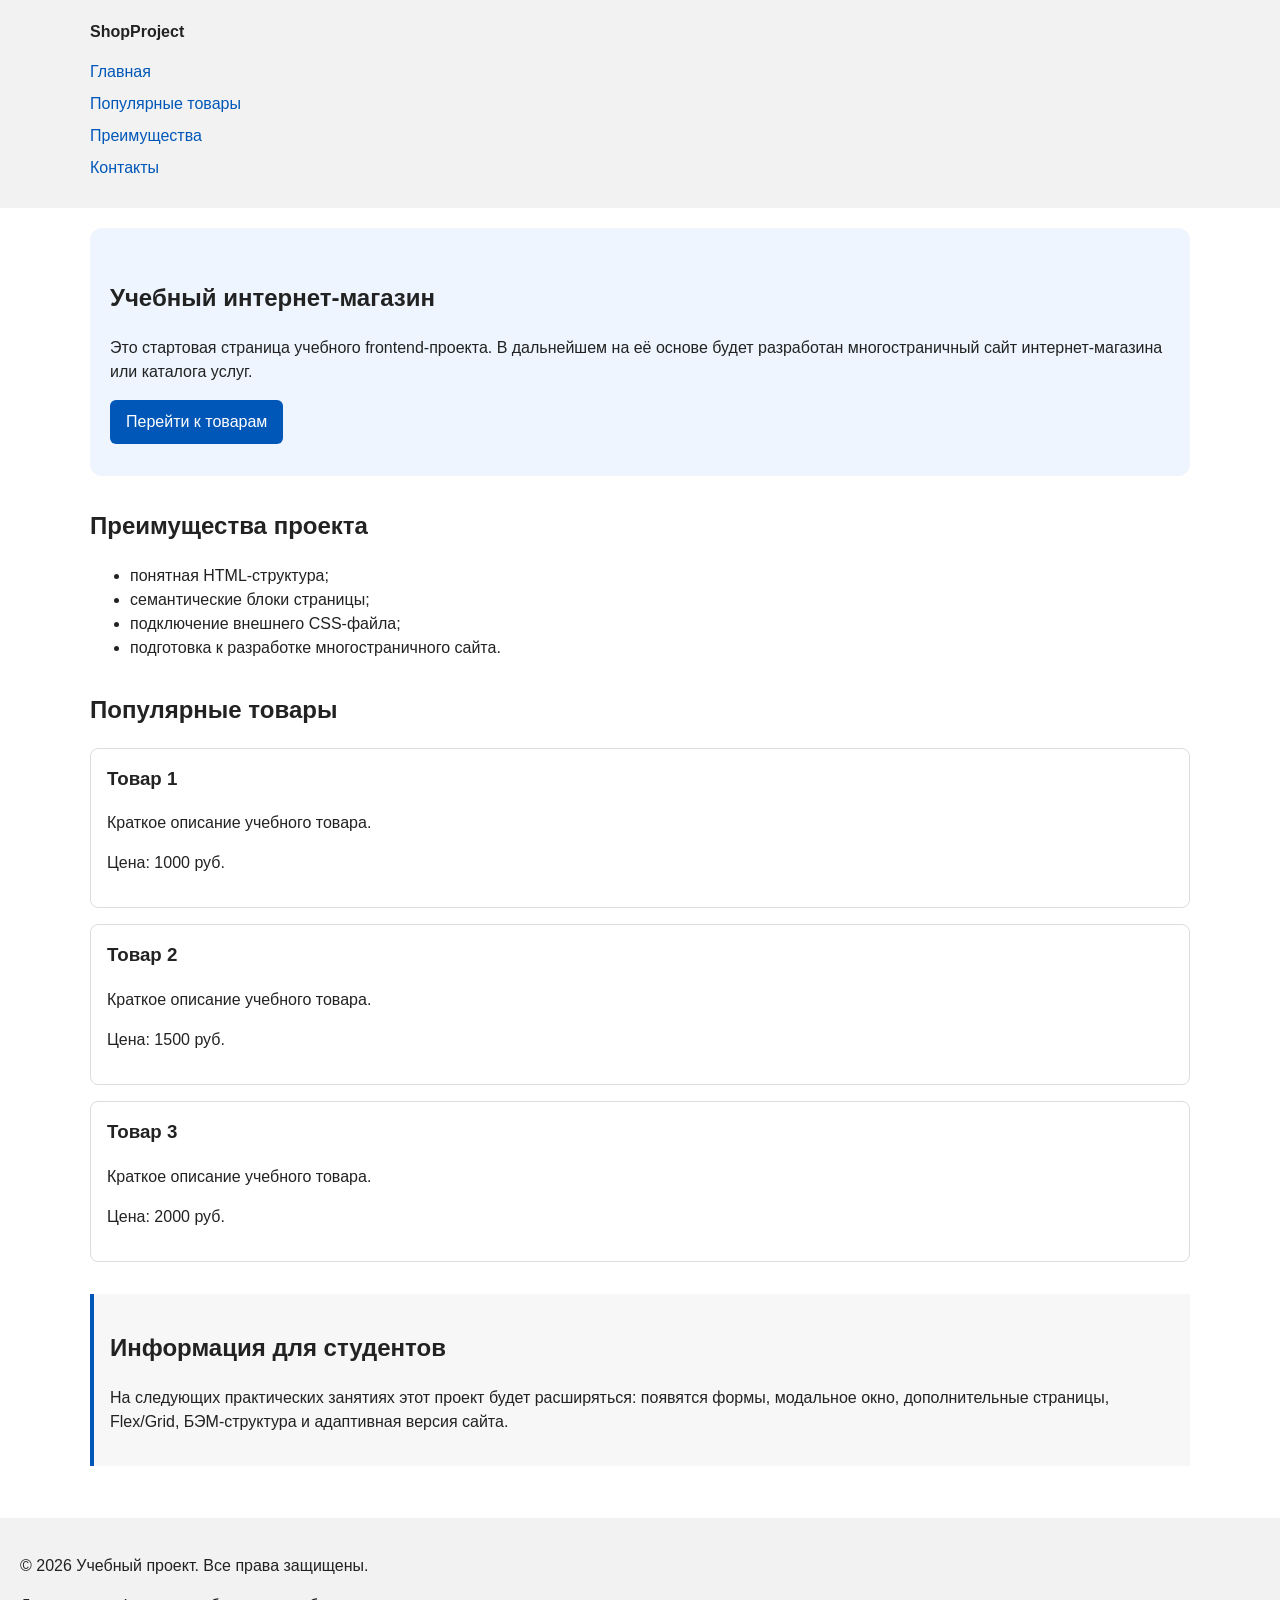
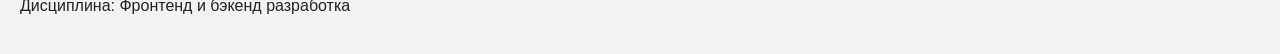
==== index.html @ 04d124b5 "feat: add semantic HTML structure and base CSS styles" ====
<!DOCTYPE html>
<html lang="ru">

<head>
    <meta charset="UTF-8">
    <meta name="viewport" content="width=device-width, initial-scale=1.0">
    <title>Учебный интернет-магазин</title>
    <link rel="stylesheet" href="css/style.css">
</head>



<body>
    <header>
        <div class="site-header">
            <a class="site-logo" href="index.html">ShopProject</a>

            <nav class="site-nav" aria-label="Основная навигация">
                <ul class="site-nav__list">
                    <li><a href="index.html">Главная</a></li>
                    <li><a href="#popular">Популярные товары</a></li>
                    <li><a href="#advantages">Преимущества</a></li>
                    <li><a href="#contacts">Контакты</a></li>
                </ul>
            </nav>
        </div>
    </header>


    <main>
        <section class="hero">
            <h1>Учебный интернет-магазин</h1>
            <p>
                Это стартовая страница учебного frontend-проекта.
                В дальнейшем на её основе будет разработан многостраничный сайт
                интернет-магазина или каталога услуг.
            </p>
            <a class="button" href="#popular">Перейти к товарам</a>
        </section>
        <section class="section" id="advantages">
            <h2>Преимущества проекта</h2>

            <ul class="advantages-list">
                <li>понятная HTML-структура;</li>
                <li>семантические блоки страницы;</li>
                <li>подключение внешнего CSS-файла;</li>
                <li>подготовка к разработке многостраничного сайта.</li>
            </ul>
        </section>
        <section class="section" id="popular">
            <h2>Популярные товары</h2>

            <article class="product-card">
                <h3>Товар 1</h3>
                <p>Краткое описание учебного товара.</p>
                <p>Цена: 1000 руб.</p>
            </article>

            <article class="product-card">
                <h3>Товар 2</h3>
                <p>Краткое описание учебного товара.</p>
                <p>Цена: 1500 руб.</p>
            </article>

            <article class="product-card">
                <h3>Товар 3</h3>
                <p>Краткое описание учебного товара.</p>
                <p>Цена: 2000 руб.</p>
            </article>
        </section>
        <aside class="aside-info">
            <h2>Информация для студентов</h2>
            <p>
                На следующих практических занятиях этот проект будет расширяться:
                появятся формы, модальное окно, дополнительные страницы, Flex/Grid,
                БЭМ-структура и адаптивная версия сайта.
            </p>
        </aside>


    </main>

    <footer id="contacts">
        <p>&copy; 2026 Учебный проект. Все права защищены.</p>
        <p>Дисциплина: Фронтенд и бэкенд разработка</p>
    </footer>

</body>

</html>
---- css/style.css ----
/* 
  Универсальное правило для всех элементов.
  border-box делает расчёт размеров более понятным:
  width включает content, padding и border.
*/
* {
  box-sizing: border-box;
}

/*
  Убираем стандартный внешний отступ браузера у body.
  Без этого вокруг страницы может появиться белая рамка.
*/
body {
  margin: 0;
  font-family: Arial, sans-serif;
  line-height: 1.5;
  color: #222222;
  background-color: #ffffff;
}

/*
  Задаём внутренние отступы для основных областей страницы.
  Это делает содержимое визуально отделённым от краёв окна браузера.
*/
header,
main,
footer {
  padding: 20px;
}

/*
  Оформляем шапку страницы.
  Пока используется простой светло-серый фон.
*/
header {
  background-color: #f2f2f2;
}

/*
  Оформляем подвал страницы тем же фоном,
  чтобы визуально отделить его от основного содержимого.
*/
footer {
  background-color: #f2f2f2;
}

/*
  Ограничиваем ширину содержимого шапки,
  чтобы оно не растягивалось слишком сильно на широких экранах.
*/
.site-header {
  max-width: 1100px;
  margin: 0 auto;
}

/*
  Оформляем текстовый логотип.
*/
.site-logo {
  font-weight: bold;
  text-decoration: none;
  color: #222222;
}

/*
  Убираем стандартные отступы и маркеры списка навигации.
*/
.site-nav__list {
  padding: 0;
  margin: 16px 0 0;
  list-style: none;
}

/*
  Добавляем расстояние между пунктами меню.
*/
.site-nav__list li {
  margin-bottom: 8px;
}

/*
  Оформляем ссылки меню.
*/
.site-nav__list a {
  color: #0057b8;
  text-decoration: none;
}

/*
  При наведении мыши подчёркиваем ссылку.
  Подробно состояния интерфейса будут рассмотрены в практической работе 1.7.
*/
.site-nav__list a:hover {
  text-decoration: underline;
}

/*
  Hero-блок — первый крупный блок страницы.
  Он визуально отделяется от остальных разделов фоном и отступами.
*/
.hero {
  max-width: 1100px;
  margin: 0 auto 32px;
  padding: 32px 20px;
  background-color: #eef5ff;
  border-radius: 12px;
}

/*
  Общий класс для разделов страницы.
*/
.section {
  max-width: 1100px;
  margin: 0 auto 32px;
}

/*
  Убираем лишний верхний отступ у заголовков разделов.
*/
.section h2 {
  margin-top: 0;
}

/*
  Карточка товара — самостоятельный блок.
  На следующих занятиях карточки будут доработаны и выстроены в сетку.
*/
.product-card {
  margin-bottom: 16px;
  padding: 16px;
  border: 1px solid #dddddd;
  border-radius: 8px;
  background-color: #ffffff;
}

/*
  Убираем лишний верхний отступ у заголовка карточки.
*/
.product-card h3 {
  margin-top: 0;
}

/*
  Пока это обычная ссылка, но визуально она оформляется как кнопка.
*/
.button {
  display: inline-block;
  padding: 10px 16px;
  color: #ffffff;
  background-color: #0057b8;
  text-decoration: none;
  border-radius: 6px;
}

/*
  Простое состояние наведения для кнопки.
*/
.button:hover {
  background-color: #003f86;
}

/*
  Дополнительный информационный блок.
*/
.aside-info {
  max-width: 1100px;
  margin: 0 auto 32px;
  padding: 16px;
  border-left: 4px solid #0057b8;
  background-color: #f7f7f7;
}
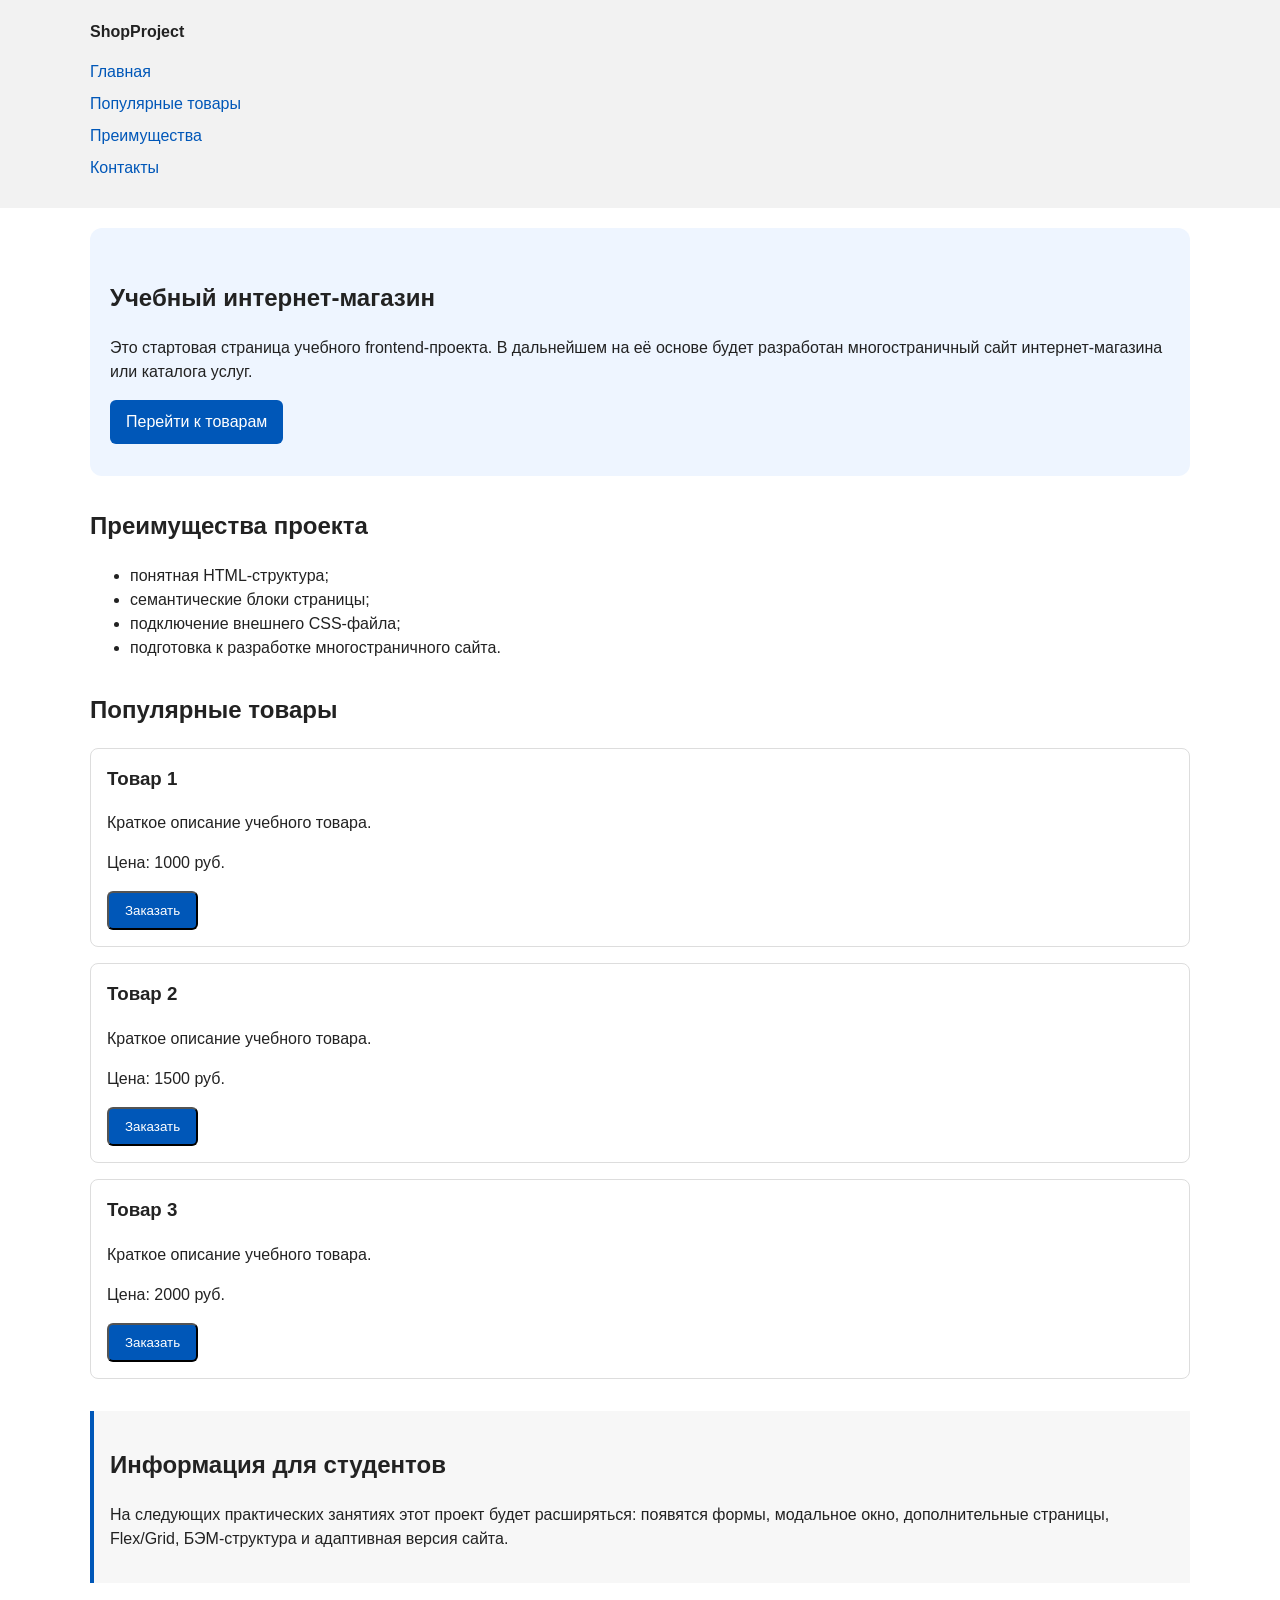
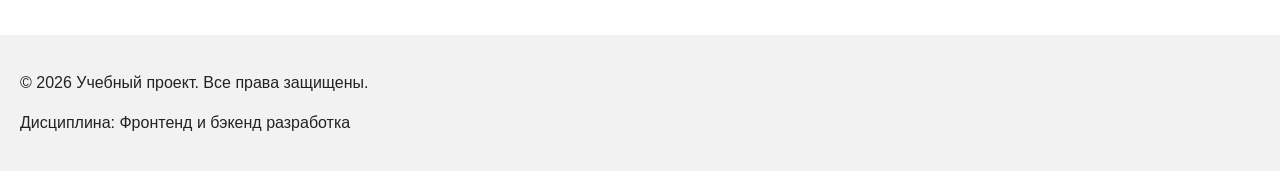
==== commit 6b7c42a5: "feat: add order form modal and validation" ====
--- a/index.html
+++ b/index.html
@@ -6,6 +6,7 @@
     <meta name="viewport" content="width=device-width, initial-scale=1.0">
     <title>Учебный интернет-магазин</title>
     <link rel="stylesheet" href="css/style.css">
+    <script src="js/main.js" defer></script>
 </head>
 
 
@@ -54,18 +55,30 @@
                 <h3>Товар 1</h3>
                 <p>Краткое описание учебного товара.</p>
                 <p>Цена: 1000 руб.</p>
+                <button class="button product-card__button" type="button" data-product="Товар 1">
+                    Заказать
+                </button>
+
             </article>
 
             <article class="product-card">
                 <h3>Товар 2</h3>
                 <p>Краткое описание учебного товара.</p>
                 <p>Цена: 1500 руб.</p>
+                <button class="button product-card__button" type="button" data-product="Товар 1">
+                    Заказать
+                </button>
+
             </article>
 
             <article class="product-card">
                 <h3>Товар 3</h3>
                 <p>Краткое описание учебного товара.</p>
                 <p>Цена: 2000 руб.</p>
+                <button class="button product-card__button" type="button" data-product="Товар 1">
+                    Заказать
+                </button>
+
             </article>
         </section>
         <aside class="aside-info">
@@ -85,6 +98,70 @@
         <p>Дисциплина: Фронтенд и бэкенд разработка</p>
     </footer>
 
+    <dialog class="order-dialog" id="order-dialog" aria-labelledby="order-dialog-title">
+        <h2 id="order-dialog-title">Оформление заявки</h2>
+
+        <form class="order-form" id="order-form" action="#" method="post" novalidate>
+            <input id="selected-product" name="selected-product" type="hidden">
+
+            <div class="form-field">
+                <label for="order-name">Имя</label>
+                <input id="order-name" name="name" type="text" placeholder="Введите ваше имя" minlength="2"
+                    autocomplete="given-name" required>
+            </div>
+
+            <div class="form-field">
+                <label for="order-email">E-mail</label>
+                <input id="order-email" name="email" type="email" placeholder="example@mail.ru" autocomplete="email"
+                    required>
+            </div>
+
+            <div class="form-field">
+                <label for="order-phone">Телефон</label>
+                <input id="order-phone" name="phone" type="tel" inputmode="tel" placeholder="+7 (900) 000-00-00"
+                    pattern="^\+7 \(\d{3}\) \d{3}-\d{2}-\d{2}$" required>
+                <small>Формат: +7 (900) 000-00-00</small>
+            </div>
+
+            <div class="form-field">
+                <label for="order-date">Дата связи</label>
+                <input id="order-date" name="date" type="date">
+            </div>
+
+            <div class="form-field">
+                <label for="order-topic">Тема заявки</label>
+                <select id="order-topic" name="topic" required>
+                    <option value="">Выберите тему</option>
+                    <option value="product">Заказ товара</option>
+                    <option value="consultation">Консультация</option>
+                    <option value="delivery">Доставка</option>
+                </select>
+            </div>
+
+            <div class="form-field">
+                <label for="order-comment">Комментарий</label>
+                <textarea id="order-comment" name="comment" rows="4"
+                    placeholder="Укажите дополнительную информацию"></textarea>
+            </div>
+
+            <div class="form-field form-field--checkbox">
+                <label>
+                    <input id="order-agreement" name="agreement" type="checkbox" required>
+                    Я согласен на обработку данных
+                </label>
+            </div>
+
+            <div class="form-actions">
+                <button type="button" id="close-order-dialog">Закрыть</button>
+                <button type="submit">Отправить заявку</button>
+            </div>
+        </form>
+    </dialog>
+
+    <p class="success-message" id="success-message" hidden>
+        Форма успешно отправлена!
+    </p>
+
 </body>
 
 </html>
--- a/css/style.css
+++ b/css/style.css
@@ -170,3 +170,105 @@
   border-left: 4px solid #0057b8;
   background-color: #f7f7f7;
 }
+
+/*
+  Модальное окно.
+  Элемент dialog сам умеет открываться поверх страницы.
+*/
+.order-dialog {
+  width: min(100% - 32px, 560px);
+  padding: 24px;
+  border: none;
+  border-radius: 12px;
+}
+
+/*
+  Затемнение фона за модальным окном.
+*/
+.order-dialog::backdrop {
+  background-color: rgba(0, 0, 0, 0.5);
+}
+
+/*
+  Поле формы.
+  Каждый блок получает нижний отступ.
+*/
+.form-field {
+  margin-bottom: 16px;
+}
+
+/*
+  Подпись поля.
+*/
+.form-field label {
+  display: block;
+  margin-bottom: 6px;
+}
+
+/*
+  Основные поля формы.
+*/
+.form-field input,
+.form-field select,
+.form-field textarea {
+  width: 100%;
+  padding: 10px 12px;
+  border: 1px solid #cccccc;
+  border-radius: 6px;
+  font: inherit;
+}
+
+/*
+  Checkbox не должен занимать всю ширину.
+*/
+.form-field input[type="checkbox"] {
+  width: auto;
+}
+
+/*
+  Подсказка под полем телефона.
+*/
+.form-field small {
+  display: block;
+  margin-top: 4px;
+  color: #666666;
+}
+
+/*
+  Видимый фокус для клавиатурной навигации.
+*/
+.form-field input:focus-visible,
+.form-field select:focus-visible,
+.form-field textarea:focus-visible,
+.form-actions button:focus-visible {
+  outline: 2px solid #0057b8;
+  outline-offset: 2px;
+}
+
+/*
+  Подсветка ошибочных полей.
+  Атрибут aria-invalid будет добавляться через JavaScript.
+*/
+[aria-invalid="true"] {
+  border-color: #b00020;
+}
+
+/*
+  Кнопки формы.
+*/
+.form-actions {
+  display: flex;
+  gap: 12px;
+  margin-top: 20px;
+}
+
+/*
+  Сообщение об успешной отправке.
+*/
+.success-message {
+  max-width: 1100px;
+  margin: 24px auto;
+  padding: 16px;
+  border-left: 4px solid #168a2f;
+  background-color: #eefaf0;
+}
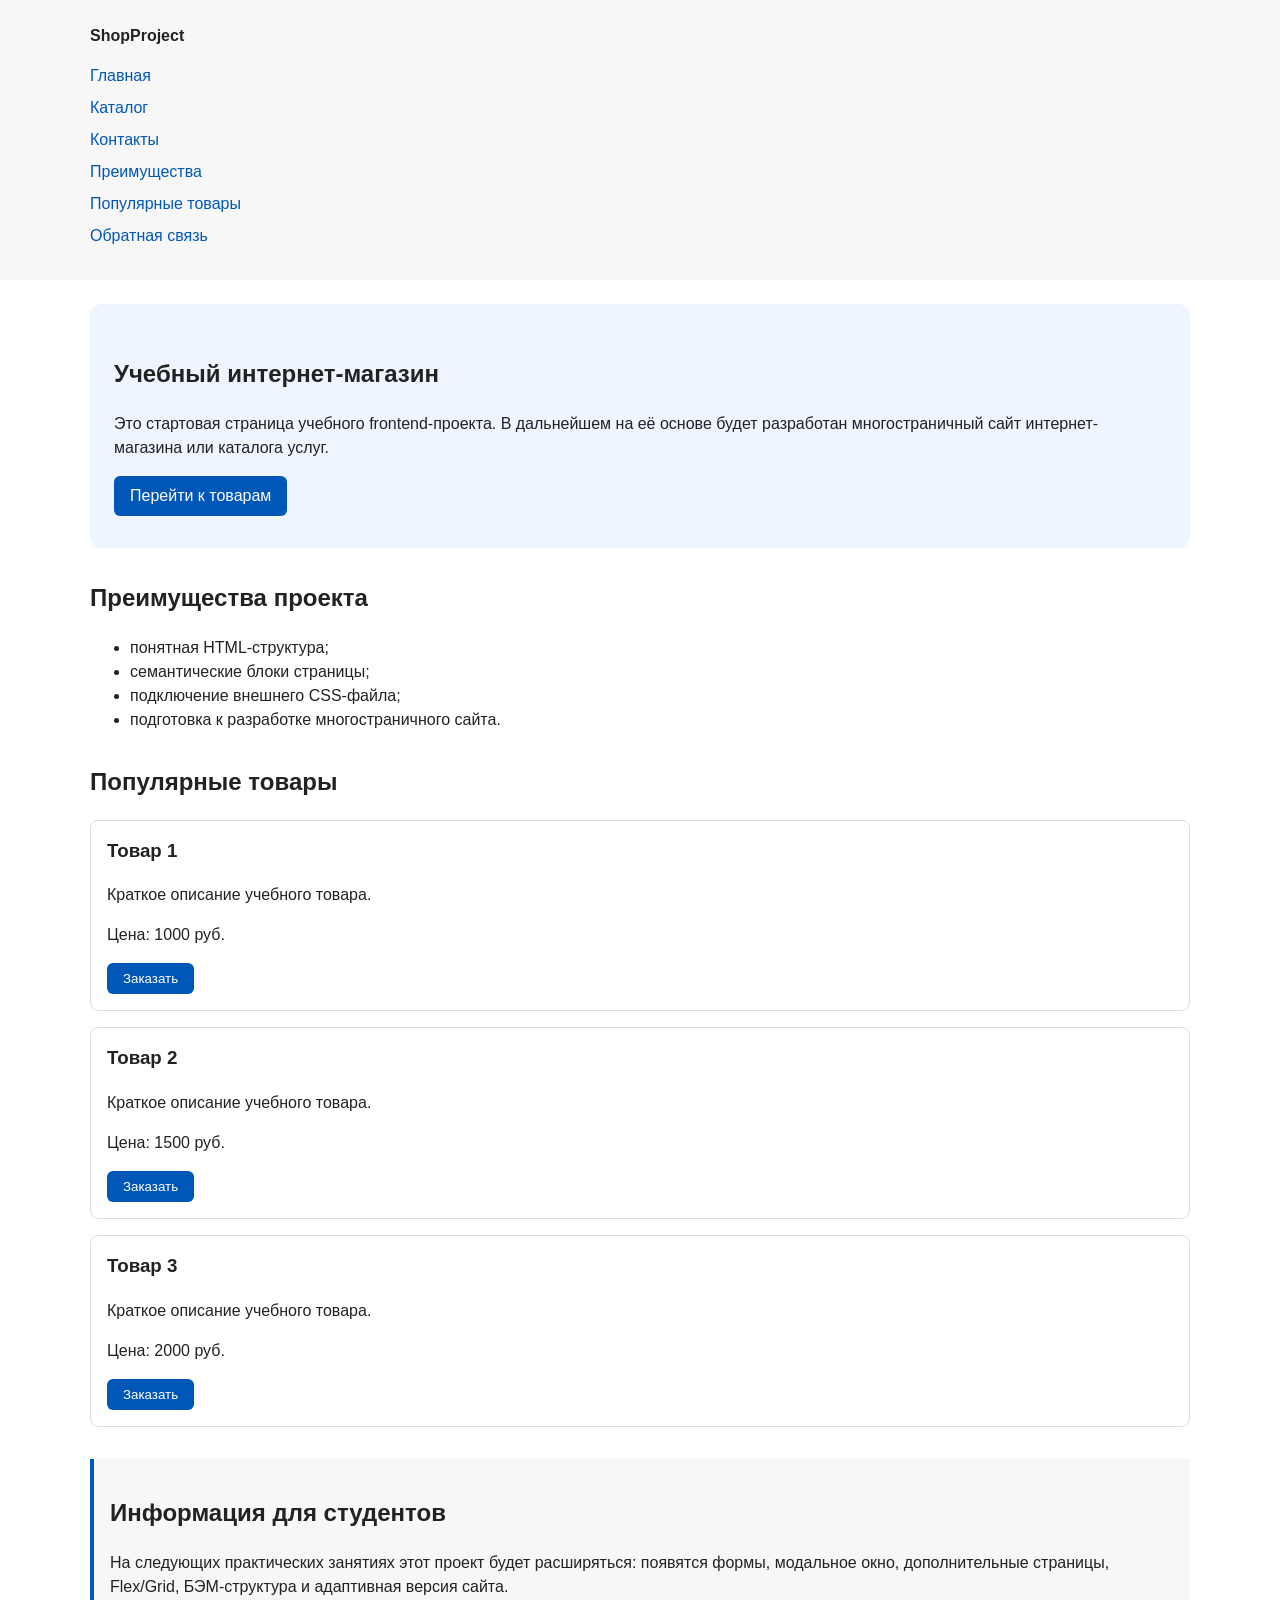
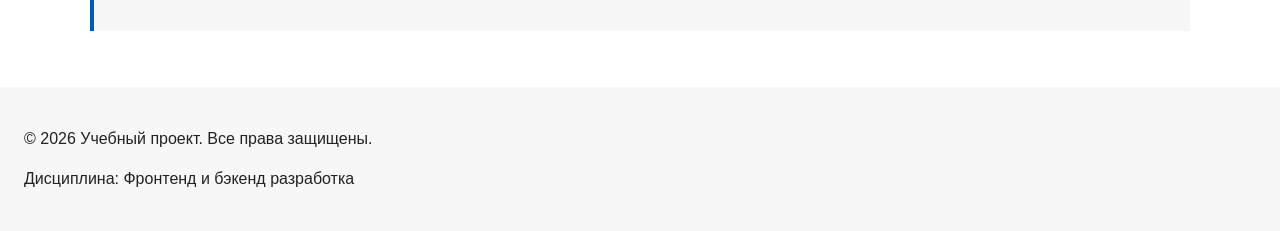
==== commit 3ac123ca: "feat: add multi-page structure navigation and anchors" ====
--- a/index.html
+++ b/index.html
@@ -4,6 +4,10 @@
 <head>
     <meta charset="UTF-8">
     <meta name="viewport" content="width=device-width, initial-scale=1.0">
+    <meta property="og:type" content="website">
+    <meta property="og:title" content="Учебный интернет-магазин">
+    <meta property="og:description" content="Учебный frontend-проект интернет-магазина.">
+    <meta property="og:image" content="https://username.github.io/kr1-html-css-shop/images/preview.png">
     <title>Учебный интернет-магазин</title>
     <link rel="stylesheet" href="css/style.css">
     <script src="js/main.js" defer></script>
@@ -19,11 +23,14 @@
             <nav class="site-nav" aria-label="Основная навигация">
                 <ul class="site-nav__list">
                     <li><a href="index.html">Главная</a></li>
-                    <li><a href="#popular">Популярные товары</a></li>
-                    <li><a href="#advantages">Преимущества</a></li>
-                    <li><a href="#contacts">Контакты</a></li>
+                    <li><a href="catalog.html">Каталог</a></li>
+                    <li><a href="contacts.html">Контакты</a></li>
+                    <li><a href="index.html#advantages">Преимущества</a></li>
+                    <li><a href="index.html#popular">Популярные товары</a></li>
+                    <li><a href="index.html#contacts">Обратная связь</a></li>
                 </ul>
             </nav>
+
         </div>
     </header>
 
--- a/css/style.css
+++ b/css/style.css
@@ -1,90 +1,151 @@
-/* 
-  Универсальное правило для всех элементов.
-  border-box делает расчёт размеров более понятным:
-  width включает content, padding и border.
-*/
+/* ===============================
+   1. Переменные проекта
+   =============================== */
+
+:root {
+    /* Основные цвета проекта */
+    --color-bg: #ffffff;
+    --color-text: #222222;
+    --color-muted: #666666;
+    --color-primary: #0057b8;
+    --color-primary-dark: #003f86;
+    --color-border: #dddddd;
+    --color-surface: #f7f7f7;
+    --color-surface-accent: #eef5ff;
+    --color-danger: #b00020;
+    --color-success: #168a2f;
+    --color-success-bg: #eefaf0;
+    --color-white: #ffffff;
+
+    /* Отступы */
+    --space-xs: 4px;
+    --space-sm: 8px;
+    --space-md: 16px;
+    --space-lg: 24px;
+    --space-xl: 32px;
+
+    /* Скругления */
+    --radius-sm: 6px;
+    --radius-md: 8px;
+    --radius-lg: 12px;
+
+    /* Размеры */
+    --container-width: 1100px;
+}
+
+
+/* ===============================
+   2. Базовые стили
+   =============================== */
+
 * {
-  box-sizing: border-box;
-}
-
-/*
-  Убираем стандартный внешний отступ браузера у body.
-  Без этого вокруг страницы может появиться белая рамка.
-*/
+    box-sizing: border-box;
+}
+
+html {
+  scroll-behavior: smooth;
+}
+
+
 body {
-  margin: 0;
-  font-family: Arial, sans-serif;
-  line-height: 1.5;
-  color: #222222;
-  background-color: #ffffff;
-}
-
-/*
-  Задаём внутренние отступы для основных областей страницы.
-  Это делает содержимое визуально отделённым от краёв окна браузера.
-*/
+    margin: 0;
+    font-family: Arial, sans-serif;
+    line-height: 1.5;
+    color: var(--color-text);
+    background-color: var(--color-bg);
+}
+
+
 header,
 main,
 footer {
-  padding: 20px;
-}
+    padding: var(--space-lg);
+}
+
+
+:target {
+  outline: 2px dashed var(--color-primary);
+  outline-offset: 4px;
+}
+
+
 
 /*
   Оформляем шапку страницы.
   Пока используется простой светло-серый фон.
 */
 header {
-  background-color: #f2f2f2;
-}
+    background-color: var(--color-surface);
+}
+
 
 /*
   Оформляем подвал страницы тем же фоном,
   чтобы визуально отделить его от основного содержимого.
 */
 footer {
-  background-color: #f2f2f2;
-}
+    background-color: var(--color-surface);
+}
+
+/* ===============================
+   3. Общие элементы интерфейса
+   =============================== */
+
+a {
+  color: var(--color-primary);
+}
+
+a:hover {
+  color: var(--color-primary-dark);
+}
+
+a:focus-visible {
+  outline: 2px solid var(--color-primary);
+  outline-offset: 3px;
+}
+
+
 
 /*
   Ограничиваем ширину содержимого шапки,
   чтобы оно не растягивалось слишком сильно на широких экранах.
 */
 .site-header {
-  max-width: 1100px;
-  margin: 0 auto;
+    max-width: 1100px;
+    margin: 0 auto;
 }
 
 /*
   Оформляем текстовый логотип.
 */
 .site-logo {
-  font-weight: bold;
-  text-decoration: none;
-  color: #222222;
+    font-weight: bold;
+    text-decoration: none;
+    color: #222222;
 }
 
 /*
   Убираем стандартные отступы и маркеры списка навигации.
 */
 .site-nav__list {
-  padding: 0;
-  margin: 16px 0 0;
-  list-style: none;
+    padding: 0;
+    margin: 16px 0 0;
+    list-style: none;
 }
 
 /*
   Добавляем расстояние между пунктами меню.
 */
 .site-nav__list li {
-  margin-bottom: 8px;
+    margin-bottom: 8px;
 }
 
 /*
   Оформляем ссылки меню.
 */
 .site-nav__list a {
-  color: #0057b8;
-  text-decoration: none;
+    color: #0057b8;
+    text-decoration: none;
 }
 
 /*
@@ -92,183 +153,180 @@
   Подробно состояния интерфейса будут рассмотрены в практической работе 1.7.
 */
 .site-nav__list a:hover {
-  text-decoration: underline;
-}
-
-/*
-  Hero-блок — первый крупный блок страницы.
-  Он визуально отделяется от остальных разделов фоном и отступами.
-*/
+    text-decoration: underline;
+}
+
+/* ===============================
+   4. Компоненты страницы
+   =============================== */
+
 .hero {
-  max-width: 1100px;
-  margin: 0 auto 32px;
-  padding: 32px 20px;
-  background-color: #eef5ff;
-  border-radius: 12px;
-}
-
-/*
-  Общий класс для разделов страницы.
-*/
+  max-width: var(--container-width);
+  margin: 0 auto var(--space-xl);
+  padding: var(--space-xl) var(--space-lg);
+  background-color: var(--color-surface-accent);
+  border-radius: var(--radius-lg);
+}
+
 .section {
-  max-width: 1100px;
-  margin: 0 auto 32px;
-}
-
-/*
-  Убираем лишний верхний отступ у заголовков разделов.
-*/
+  max-width: var(--container-width);
+  margin: 0 auto var(--space-xl);
+}
+
 .section h2 {
   margin-top: 0;
 }
 
-/*
-  Карточка товара — самостоятельный блок.
-  На следующих занятиях карточки будут доработаны и выстроены в сетку.
-*/
+
 .product-card {
-  margin-bottom: 16px;
-  padding: 16px;
-  border: 1px solid #dddddd;
-  border-radius: 8px;
-  background-color: #ffffff;
-}
-
-/*
-  Убираем лишний верхний отступ у заголовка карточки.
-*/
+  margin-bottom: var(--space-md);
+  padding: var(--space-md);
+  border: 1px solid var(--color-border);
+  border-radius: var(--radius-md);
+  background-color: var(--color-bg);
+}
+
+.product-card:hover {
+  border-color: var(--color-primary);
+}
+
 .product-card h3 {
   margin-top: 0;
 }
 
-/*
-  Пока это обычная ссылка, но визуально она оформляется как кнопка.
-*/
+
 .button {
   display: inline-block;
-  padding: 10px 16px;
-  color: #ffffff;
-  background-color: #0057b8;
+  padding: var(--space-sm) var(--space-md);
+  color: var(--color-white);
+  background-color: var(--color-primary);
   text-decoration: none;
-  border-radius: 6px;
-}
-
-/*
-  Простое состояние наведения для кнопки.
-*/
+  border: none;
+  border-radius: var(--radius-sm);
+  cursor: pointer;
+}
+
 .button:hover {
-  background-color: #003f86;
-}
-
-/*
-  Дополнительный информационный блок.
-*/
+  background-color: var(--color-primary-dark);
+}
+
+.button:focus-visible {
+  outline: 2px solid var(--color-primary);
+  outline-offset: 3px;
+}
+
+.button:disabled {
+  opacity: 0.6;
+  cursor: not-allowed;
+}
+
+
 .aside-info {
-  max-width: 1100px;
-  margin: 0 auto 32px;
-  padding: 16px;
-  border-left: 4px solid #0057b8;
-  background-color: #f7f7f7;
-}
-
-/*
-  Модальное окно.
-  Элемент dialog сам умеет открываться поверх страницы.
-*/
+  max-width: var(--container-width);
+  margin: 0 auto var(--space-xl);
+  padding: var(--space-md);
+  border-left: 4px solid var(--color-primary);
+  background-color: var(--color-surface);
+}
+
+
+/* ===============================
+   5. Форма и модальное окно
+   =============================== */
+
 .order-dialog {
   width: min(100% - 32px, 560px);
-  padding: 24px;
+  padding: var(--space-lg);
   border: none;
-  border-radius: 12px;
-}
-
-/*
-  Затемнение фона за модальным окном.
-*/
+  border-radius: var(--radius-lg);
+}
+
 .order-dialog::backdrop {
   background-color: rgba(0, 0, 0, 0.5);
 }
 
-/*
-  Поле формы.
-  Каждый блок получает нижний отступ.
-*/
 .form-field {
-  margin-bottom: 16px;
-}
-
-/*
-  Подпись поля.
-*/
+  margin-bottom: var(--space-md);
+}
+
 .form-field label {
   display: block;
-  margin-bottom: 6px;
-}
-
-/*
-  Основные поля формы.
-*/
+  margin-bottom: var(--space-xs);
+}
+
 .form-field input,
 .form-field select,
 .form-field textarea {
   width: 100%;
   padding: 10px 12px;
-  border: 1px solid #cccccc;
-  border-radius: 6px;
+  border: 1px solid var(--color-border);
+  border-radius: var(--radius-sm);
   font: inherit;
 }
 
-/*
-  Checkbox не должен занимать всю ширину.
-*/
 .form-field input[type="checkbox"] {
   width: auto;
 }
 
-/*
-  Подсказка под полем телефона.
-*/
 .form-field small {
   display: block;
-  margin-top: 4px;
-  color: #666666;
-}
-
-/*
-  Видимый фокус для клавиатурной навигации.
-*/
+  margin-top: var(--space-xs);
+  color: var(--color-muted);
+}
+
+
+.form-field input:hover,
+.form-field select:hover,
+.form-field textarea:hover {
+  border-color: var(--color-primary);
+}
+
 .form-field input:focus-visible,
 .form-field select:focus-visible,
 .form-field textarea:focus-visible,
 .form-actions button:focus-visible {
-  outline: 2px solid #0057b8;
-  outline-offset: 2px;
-}
-
-/*
-  Подсветка ошибочных полей.
-  Атрибут aria-invalid будет добавляться через JavaScript.
-*/
+  outline: 2px solid var(--color-primary);
+  outline-offset: 3px;
+}
+
 [aria-invalid="true"] {
-  border-color: #b00020;
-}
+  border-color: var(--color-danger);
+}
+
 
 /*
   Кнопки формы.
 */
 .form-actions {
-  display: flex;
-  gap: 12px;
-  margin-top: 20px;
+    display: flex;
+    gap: 12px;
+    margin-top: 20px;
 }
 
 /*
   Сообщение об успешной отправке.
 */
 .success-message {
-  max-width: 1100px;
-  margin: 24px auto;
-  padding: 16px;
-  border-left: 4px solid #168a2f;
-  background-color: #eefaf0;
-}
+  max-width: var(--container-width);
+  margin: var(--space-lg) auto;
+  padding: var(--space-md);
+  border-left: 4px solid var(--color-success);
+  background-color: var(--color-success-bg);
+}
+
+
+.breadcrumbs {
+  max-width: var(--container-width);
+  margin: 0 auto var(--space-md);
+  font-size: 14px;
+  color: var(--color-muted);
+}
+
+.breadcrumbs a {
+  color: var(--color-primary);
+}
+
+.breadcrumbs span::before {
+  content: " / ";
+  color: var(--color-muted);
+}
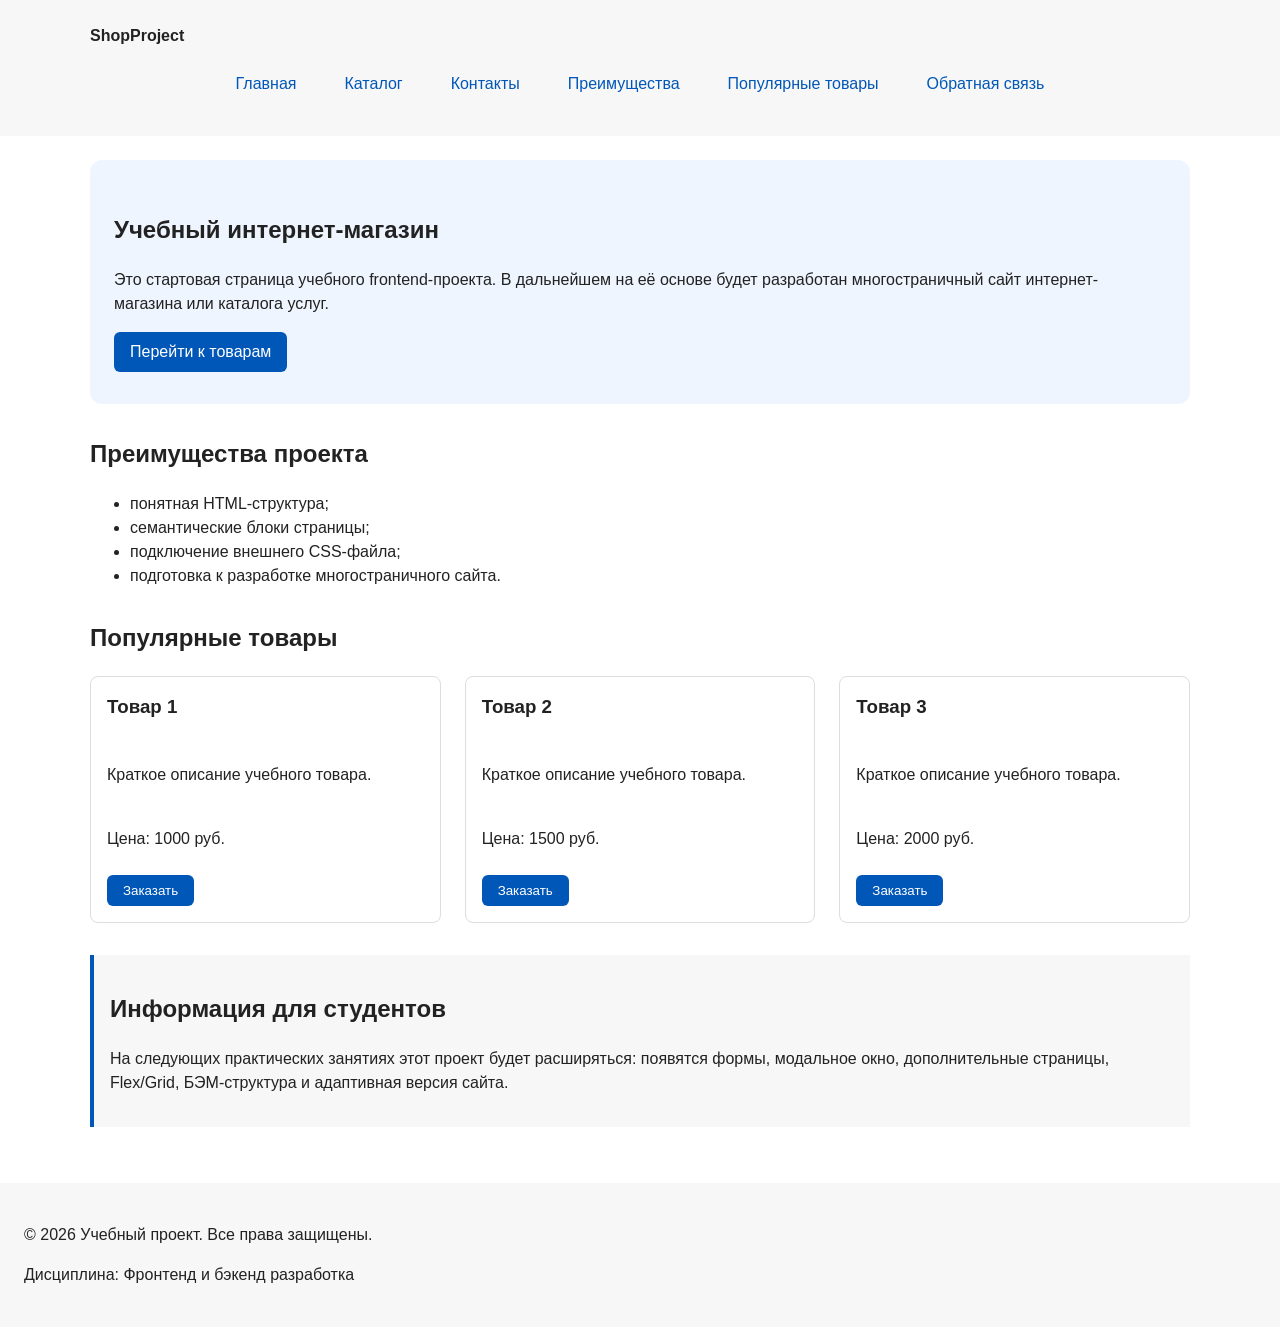
==== commit 32e382eb: "feat: add flex navigation and grid catalog layout" ====
--- a/index.html
+++ b/index.html
@@ -58,36 +58,36 @@
         <section class="section" id="popular">
             <h2>Популярные товары</h2>
 
-            <article class="product-card">
-                <h3>Товар 1</h3>
-                <p>Краткое описание учебного товара.</p>
-                <p>Цена: 1000 руб.</p>
-                <button class="button product-card__button" type="button" data-product="Товар 1">
-                    Заказать
-                </button>
+            <div class="products-grid">
+                <article class="product-card">
+                    <h3>Товар 1</h3>
+                    <p>Краткое описание учебного товара.</p>
+                    <p>Цена: 1000 руб.</p>
+                    <button class="button product-card__button" type="button" data-product="Товар 1">
+                        Заказать
+                    </button>
+                </article>
 
-            </article>
+                <article class="product-card">
+                    <h3>Товар 2</h3>
+                    <p>Краткое описание учебного товара.</p>
+                    <p>Цена: 1500 руб.</p>
+                    <button class="button product-card__button" type="button" data-product="Товар 2">
+                        Заказать
+                    </button>
+                </article>
 
-            <article class="product-card">
-                <h3>Товар 2</h3>
-                <p>Краткое описание учебного товара.</p>
-                <p>Цена: 1500 руб.</p>
-                <button class="button product-card__button" type="button" data-product="Товар 1">
-                    Заказать
-                </button>
+                <article class="product-card">
+                    <h3>Товар 3</h3>
+                    <p>Краткое описание учебного товара.</p>
+                    <p>Цена: 2000 руб.</p>
+                    <button class="button product-card__button" type="button" data-product="Товар 3">
+                        Заказать
+                    </button>
+                </article>
+            </div>
+        </section>
 
-            </article>
-
-            <article class="product-card">
-                <h3>Товар 3</h3>
-                <p>Краткое описание учебного товара.</p>
-                <p>Цена: 2000 руб.</p>
-                <button class="button product-card__button" type="button" data-product="Товар 1">
-                    Заказать
-                </button>
-
-            </article>
-        </section>
         <aside class="aside-info">
             <h2>Информация для студентов</h2>
             <p>
--- a/css/style.css
+++ b/css/style.css
@@ -128,10 +128,16 @@
   Убираем стандартные отступы и маркеры списка навигации.
 */
 .site-nav__list {
-    padding: 0;
-    margin: 16px 0 0;
-    list-style: none;
-}
+  display: flex;
+  flex-wrap: wrap;
+  justify-content: center;
+  align-items: center;
+  gap: var(--space-md);
+  padding: 0;
+  margin: var(--space-md) 0 0;
+  list-style: none;
+}
+
 
 /*
   Добавляем расстояние между пунктами меню.
@@ -144,16 +150,23 @@
   Оформляем ссылки меню.
 */
 .site-nav__list a {
-    color: #0057b8;
-    text-decoration: none;
-}
+  display: inline-block;
+  padding: var(--space-sm) var(--space-md);
+  color: var(--color-primary);
+  text-decoration: none;
+  border-radius: var(--radius-sm);
+}
+
+
+
 
 /*
   При наведении мыши подчёркиваем ссылку.
   Подробно состояния интерфейса будут рассмотрены в практической работе 1.7.
 */
 .site-nav__list a:hover {
-    text-decoration: underline;
+  color: var(--color-white);
+  background-color: var(--color-primary);
 }
 
 /* ===============================
@@ -179,12 +192,21 @@
 
 
 .product-card {
-  margin-bottom: var(--space-md);
+  display: flex;
+  flex-direction: column;
+  gap: var(--space-sm);
+  margin-bottom: 0;
   padding: var(--space-md);
   border: 1px solid var(--color-border);
   border-radius: var(--radius-md);
   background-color: var(--color-bg);
 }
+
+.product-card .button {
+  margin-top: auto;
+  align-self: flex-start;
+}
+
 
 .product-card:hover {
   border-color: var(--color-primary);
@@ -330,3 +352,59 @@
   content: " / ";
   color: var(--color-muted);
 }
+
+.products-grid {
+  display: grid;
+  grid-template-columns: repeat(3, 1fr);
+  gap: var(--space-lg);
+}
+
+.catalog-layout {
+  max-width: var(--container-width);
+  margin: 0 auto var(--space-xl);
+  display: grid;
+  grid-template-columns: 260px 1fr;
+  grid-template-areas: "filters products";
+  gap: var(--space-lg);
+}
+
+.catalog-filters {
+  grid-area: filters;
+  padding: var(--space-md);
+  border: 1px solid var(--color-border);
+  border-radius: var(--radius-md);
+  background-color: var(--color-surface);
+}
+
+.catalog-products {
+  grid-area: products;
+}
+
+.filters-form {
+  display: grid;
+  gap: var(--space-md);
+}
+
+.filters-form fieldset {
+  margin: 0;
+  padding: var(--space-md);
+  border: 1px solid var(--color-border);
+  border-radius: var(--radius-sm);
+}
+
+.filters-form legend {
+  font-weight: 700;
+}
+
+.filters-form label {
+  display: block;
+  margin-bottom: var(--space-sm);
+}
+
+.filters-form input[type="number"] {
+  width: 100%;
+  padding: 8px 10px;
+  border: 1px solid var(--color-border);
+  border-radius: var(--radius-sm);
+  font: inherit;
+}
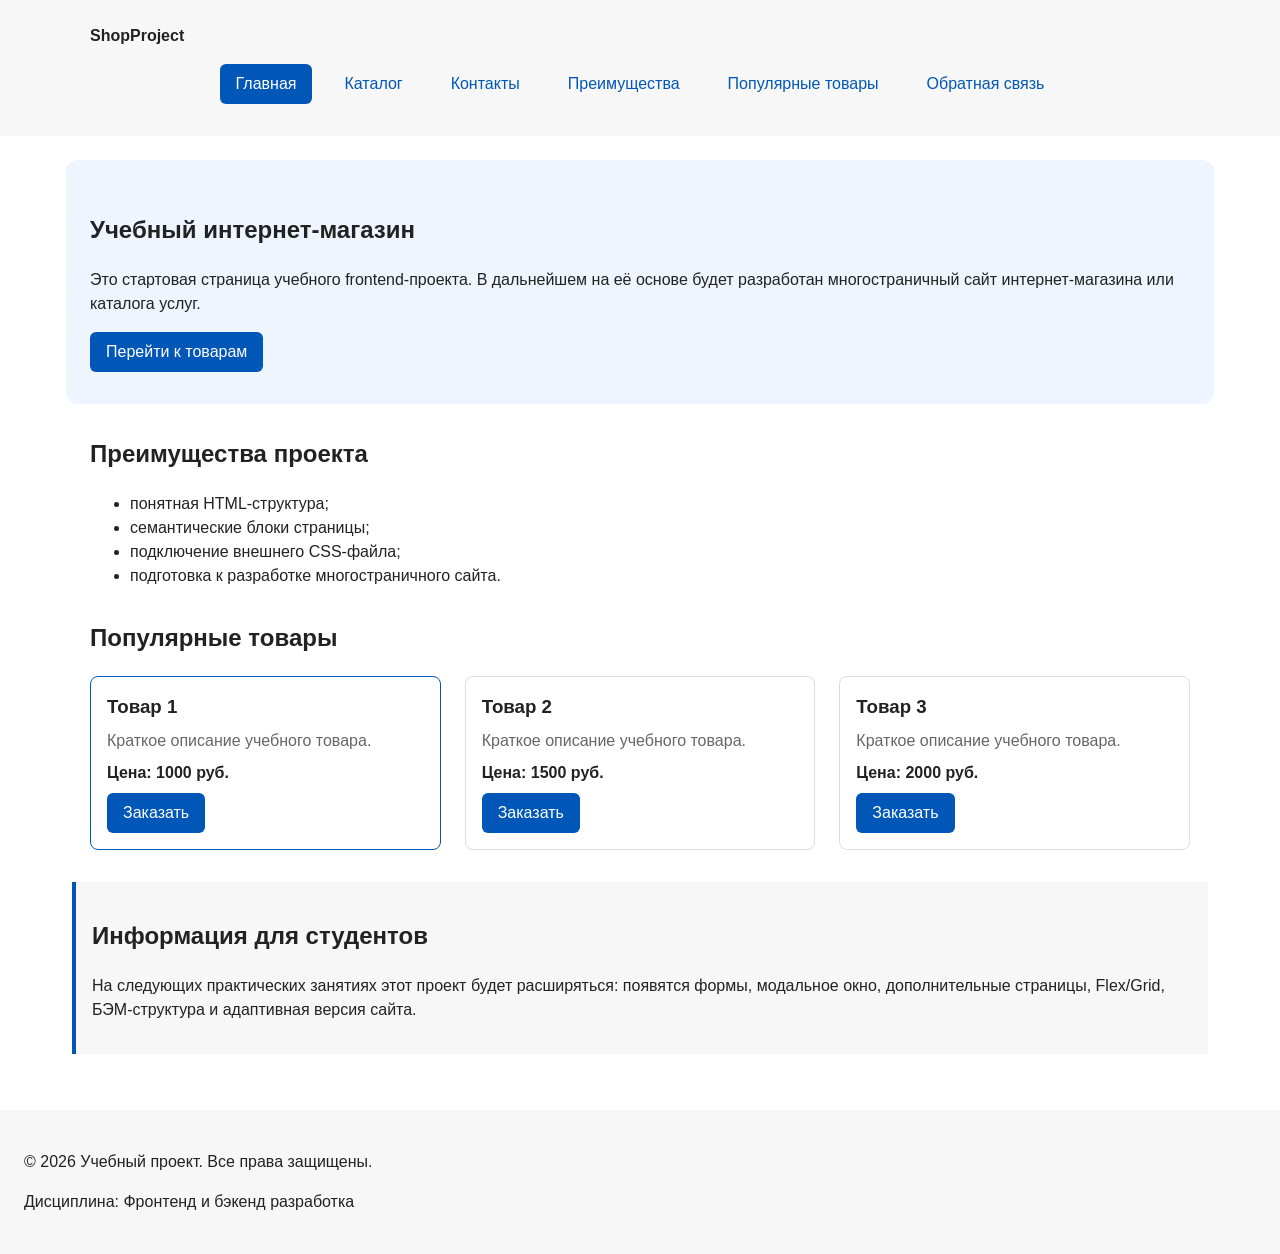
==== commit f93d55f8: "refactor: apply BEM naming to CSS classes" ====
--- a/index.html
+++ b/index.html
@@ -4,6 +4,7 @@
 <head>
     <meta charset="UTF-8">
     <meta name="viewport" content="width=device-width, initial-scale=1.0">
+    <meta name="description" content="Учебный frontend-проект интернет-магазина.">
     <meta property="og:type" content="website">
     <meta property="og:title" content="Учебный интернет-магазин">
     <meta property="og:description" content="Учебный frontend-проект интернет-магазина.">
@@ -13,27 +14,35 @@
     <script src="js/main.js" defer></script>
 </head>
 
-
-
 <body>
-    <header>
-        <div class="site-header">
-            <a class="site-logo" href="index.html">ShopProject</a>
+    <header class="site-header">
+        <div class="site-header__inner">
+            <a class="site-header__logo" href="index.html">ShopProject</a>
 
             <nav class="site-nav" aria-label="Основная навигация">
                 <ul class="site-nav__list">
-                    <li><a href="index.html">Главная</a></li>
-                    <li><a href="catalog.html">Каталог</a></li>
-                    <li><a href="contacts.html">Контакты</a></li>
-                    <li><a href="index.html#advantages">Преимущества</a></li>
-                    <li><a href="index.html#popular">Популярные товары</a></li>
-                    <li><a href="index.html#contacts">Обратная связь</a></li>
+                    <li class="site-nav__item">
+                        <a class="site-nav__link site-nav__link--active" href="index.html">Главная</a>
+                    </li>
+                    <li class="site-nav__item">
+                        <a class="site-nav__link" href="catalog.html">Каталог</a>
+                    </li>
+                    <li class="site-nav__item">
+                        <a class="site-nav__link" href="contacts.html">Контакты</a>
+                    </li>
+                    <li class="site-nav__item">
+                        <a class="site-nav__link" href="index.html#advantages">Преимущества</a>
+                    </li>
+                    <li class="site-nav__item">
+                        <a class="site-nav__link" href="index.html#popular">Популярные товары</a>
+                    </li>
+                    <li class="site-nav__item">
+                        <a class="site-nav__link" href="index.html#contacts">Обратная связь</a>
+                    </li>
                 </ul>
             </nav>
-
         </div>
     </header>
-
 
     <main>
         <section class="hero">
@@ -43,8 +52,9 @@
                 В дальнейшем на её основе будет разработан многостраничный сайт
                 интернет-магазина или каталога услуг.
             </p>
-            <a class="button" href="#popular">Перейти к товарам</a>
+            <a class="button button--primary" href="#popular">Перейти к товарам</a>
         </section>
+
         <section class="section" id="advantages">
             <h2>Преимущества проекта</h2>
 
@@ -55,33 +65,34 @@
                 <li>подготовка к разработке многостраничного сайта.</li>
             </ul>
         </section>
+
         <section class="section" id="popular">
             <h2>Популярные товары</h2>
 
             <div class="products-grid">
-                <article class="product-card">
-                    <h3>Товар 1</h3>
-                    <p>Краткое описание учебного товара.</p>
-                    <p>Цена: 1000 руб.</p>
-                    <button class="button product-card__button" type="button" data-product="Товар 1">
+                <article class="product-card product-card--featured">
+                    <h3 class="product-card__title">Товар 1</h3>
+                    <p class="product-card__description">Краткое описание учебного товара.</p>
+                    <p class="product-card__price">Цена: 1000 руб.</p>
+                    <button class="button button--primary product-card__button" type="button" data-product="Товар 1">
                         Заказать
                     </button>
                 </article>
 
                 <article class="product-card">
-                    <h3>Товар 2</h3>
-                    <p>Краткое описание учебного товара.</p>
-                    <p>Цена: 1500 руб.</p>
-                    <button class="button product-card__button" type="button" data-product="Товар 2">
+                    <h3 class="product-card__title">Товар 2</h3>
+                    <p class="product-card__description">Краткое описание учебного товара.</p>
+                    <p class="product-card__price">Цена: 1500 руб.</p>
+                    <button class="button button--primary product-card__button" type="button" data-product="Товар 2">
                         Заказать
                     </button>
                 </article>
 
                 <article class="product-card">
-                    <h3>Товар 3</h3>
-                    <p>Краткое описание учебного товара.</p>
-                    <p>Цена: 2000 руб.</p>
-                    <button class="button product-card__button" type="button" data-product="Товар 3">
+                    <h3 class="product-card__title">Товар 3</h3>
+                    <p class="product-card__description">Краткое описание учебного товара.</p>
+                    <p class="product-card__price">Цена: 2000 руб.</p>
+                    <button class="button button--primary product-card__button" type="button" data-product="Товар 3">
                         Заказать
                     </button>
                 </article>
@@ -96,48 +107,46 @@
                 БЭМ-структура и адаптивная версия сайта.
             </p>
         </aside>
-
-
     </main>
 
-    <footer id="contacts">
+    <footer class="site-footer" id="contacts">
         <p>&copy; 2026 Учебный проект. Все права защищены.</p>
         <p>Дисциплина: Фронтенд и бэкенд разработка</p>
     </footer>
 
     <dialog class="order-dialog" id="order-dialog" aria-labelledby="order-dialog-title">
-        <h2 id="order-dialog-title">Оформление заявки</h2>
+        <h2 class="order-dialog__title" id="order-dialog-title">Оформление заявки</h2>
 
         <form class="order-form" id="order-form" action="#" method="post" novalidate>
             <input id="selected-product" name="selected-product" type="hidden">
 
-            <div class="form-field">
-                <label for="order-name">Имя</label>
-                <input id="order-name" name="name" type="text" placeholder="Введите ваше имя" minlength="2"
+            <div class="order-form__field">
+                <label class="order-form__label" for="order-name">Имя</label>
+                <input class="order-form__input" id="order-name" name="name" type="text" placeholder="Введите ваше имя" minlength="2"
                     autocomplete="given-name" required>
             </div>
 
-            <div class="form-field">
-                <label for="order-email">E-mail</label>
-                <input id="order-email" name="email" type="email" placeholder="example@mail.ru" autocomplete="email"
+            <div class="order-form__field">
+                <label class="order-form__label" for="order-email">E-mail</label>
+                <input class="order-form__input" id="order-email" name="email" type="email" placeholder="example@mail.ru" autocomplete="email"
                     required>
             </div>
 
-            <div class="form-field">
-                <label for="order-phone">Телефон</label>
-                <input id="order-phone" name="phone" type="tel" inputmode="tel" placeholder="+7 (900) 000-00-00"
+            <div class="order-form__field">
+                <label class="order-form__label" for="order-phone">Телефон</label>
+                <input class="order-form__input" id="order-phone" name="phone" type="tel" inputmode="tel" placeholder="+7 (900) 000-00-00"
                     pattern="^\+7 \(\d{3}\) \d{3}-\d{2}-\d{2}$" required>
-                <small>Формат: +7 (900) 000-00-00</small>
+                <small class="order-form__hint">Формат: +7 (900) 000-00-00</small>
             </div>
 
-            <div class="form-field">
-                <label for="order-date">Дата связи</label>
-                <input id="order-date" name="date" type="date">
+            <div class="order-form__field">
+                <label class="order-form__label" for="order-date">Дата связи</label>
+                <input class="order-form__input" id="order-date" name="date" type="date">
             </div>
 
-            <div class="form-field">
-                <label for="order-topic">Тема заявки</label>
-                <select id="order-topic" name="topic" required>
+            <div class="order-form__field">
+                <label class="order-form__label" for="order-topic">Тема заявки</label>
+                <select class="order-form__select" id="order-topic" name="topic" required>
                     <option value="">Выберите тему</option>
                     <option value="product">Заказ товара</option>
                     <option value="consultation">Консультация</option>
@@ -145,22 +154,22 @@
                 </select>
             </div>
 
-            <div class="form-field">
-                <label for="order-comment">Комментарий</label>
-                <textarea id="order-comment" name="comment" rows="4"
+            <div class="order-form__field">
+                <label class="order-form__label" for="order-comment">Комментарий</label>
+                <textarea class="order-form__textarea" id="order-comment" name="comment" rows="4"
                     placeholder="Укажите дополнительную информацию"></textarea>
             </div>
 
-            <div class="form-field form-field--checkbox">
-                <label>
-                    <input id="order-agreement" name="agreement" type="checkbox" required>
+            <div class="order-form__field order-form__field--checkbox">
+                <label class="order-form__label">
+                    <input class="order-form__checkbox" id="order-agreement" name="agreement" type="checkbox" required>
                     Я согласен на обработку данных
                 </label>
             </div>
 
-            <div class="form-actions">
-                <button type="button" id="close-order-dialog">Закрыть</button>
-                <button type="submit">Отправить заявку</button>
+            <div class="order-form__actions">
+                <button class="button button--secondary" type="button" id="close-order-dialog">Закрыть</button>
+                <button class="button button--primary" type="submit">Отправить заявку</button>
             </div>
         </form>
     </dialog>
--- a/css/style.css
+++ b/css/style.css
@@ -1,410 +1,424 @@
 /* ===============================
-   1. Переменные проекта
-   =============================== */
+
+Переменные проекта
+=============================== */
 
 :root {
-    /* Основные цвета проекта */
-    --color-bg: #ffffff;
-    --color-text: #222222;
-    --color-muted: #666666;
-    --color-primary: #0057b8;
-    --color-primary-dark: #003f86;
-    --color-border: #dddddd;
-    --color-surface: #f7f7f7;
-    --color-surface-accent: #eef5ff;
-    --color-danger: #b00020;
-    --color-success: #168a2f;
-    --color-success-bg: #eefaf0;
-    --color-white: #ffffff;
-
-    /* Отступы */
-    --space-xs: 4px;
-    --space-sm: 8px;
-    --space-md: 16px;
-    --space-lg: 24px;
-    --space-xl: 32px;
-
-    /* Скругления */
-    --radius-sm: 6px;
-    --radius-md: 8px;
-    --radius-lg: 12px;
-
-    /* Размеры */
-    --container-width: 1100px;
-}
-
+/* Основные цвета проекта */
+--color-bg: #ffffff;
+--color-text: #222222;
+--color-muted: #666666;
+--color-primary: #0057b8;
+--color-primary-dark: #003f86;
+--color-border: #dddddd;
+--color-surface: #f7f7f7;
+--color-surface-accent: #eef5ff;
+--color-danger: #b00020;
+--color-success: #168a2f;
+--color-success-bg: #eefaf0;
+--color-white: #ffffff;
+
+/* Отступы */
+--space-xs: 4px;
+--space-sm: 8px;
+--space-md: 16px;
+--space-lg: 24px;
+--space-xl: 32px;
+
+/* Скругления */
+--radius-sm: 6px;
+--radius-md: 8px;
+--radius-lg: 12px;
+
+/* Размеры */
+--container-width: 1100px;
+
+
+}
 
 /* ===============================
-   2. Базовые стили
-   =============================== */
-
-* {
-    box-sizing: border-box;
+2. Базовые стили
+=============================== */
+
+{
+box-sizing: border-box;
 }
 
 html {
-  scroll-behavior: smooth;
-}
-
+scroll-behavior: smooth;
+}
 
 body {
-    margin: 0;
-    font-family: Arial, sans-serif;
-    line-height: 1.5;
-    color: var(--color-text);
-    background-color: var(--color-bg);
-}
-
-
-header,
-main,
-footer {
-    padding: var(--space-lg);
-}
-
+margin: 0;
+font-family: Arial, sans-serif;
+line-height: 1.5;
+color: var(--color-text);
+background-color: var(--color-bg);
+}
+
+main {
+padding: var(--space-lg);
+}
 
 :target {
-  outline: 2px dashed var(--color-primary);
-  outline-offset: 4px;
-}
-
-
-
-/*
-  Оформляем шапку страницы.
-  Пока используется простой светло-серый фон.
-*/
-header {
-    background-color: var(--color-surface);
-}
-
-
-/*
-  Оформляем подвал страницы тем же фоном,
-  чтобы визуально отделить его от основного содержимого.
-*/
-footer {
-    background-color: var(--color-surface);
+outline: 2px dashed var(--color-primary);
+outline-offset: 4px;
 }
 
 /* ===============================
-   3. Общие элементы интерфейса
-   =============================== */
+3. Общие элементы интерфейса
+=============================== */
 
 a {
-  color: var(--color-primary);
+color: var(--color-primary);
 }
 
 a:hover {
-  color: var(--color-primary-dark);
+color: var(--color-primary-dark);
 }
 
 a:focus-visible {
-  outline: 2px solid var(--color-primary);
-  outline-offset: 3px;
-}
-
-
-
-/*
-  Ограничиваем ширину содержимого шапки,
-  чтобы оно не растягивалось слишком сильно на широких экранах.
-*/
+outline: 2px solid var(--color-primary);
+outline-offset: 3px;
+}
+
+/* Блок button */
+.button {
+display: inline-block;
+padding: var(--space-sm) var(--space-md);
+font: inherit;
+text-decoration: none;
+border: none;
+border-radius: var(--radius-sm);
+cursor: pointer;
+}
+
+.button--primary {
+color: var(--color-white);
+background-color: var(--color-primary);
+}
+
+.button--primary:hover {
+background-color: var(--color-primary-dark);
+}
+
+.button--secondary {
+color: var(--color-primary);
+background-color: transparent;
+border: 1px solid var(--color-primary);
+}
+
+.button--secondary:hover {
+color: var(--color-white);
+background-color: var(--color-primary);
+}
+
+.button:focus-visible {
+outline: 2px solid var(--color-primary);
+outline-offset: 3px;
+}
+
+.button:disabled,
+.button--disabled {
+opacity: 0.6;
+cursor: not-allowed;
+}
+
+/* ===============================
+4. Компоненты страницы
+=============================== */
+
+/* Шапка сайта */
 .site-header {
-    max-width: 1100px;
-    margin: 0 auto;
-}
-
-/*
-  Оформляем текстовый логотип.
-*/
-.site-logo {
-    font-weight: bold;
-    text-decoration: none;
-    color: #222222;
-}
-
-/*
-  Убираем стандартные отступы и маркеры списка навигации.
-*/
+background-color: var(--color-surface);
+}
+
+.site-header__inner {
+max-width: var(--container-width);
+margin: 0 auto;
+padding: var(--space-lg);
+}
+
+.site-header__logo {
+font-weight: 700;
+color: var(--color-text);
+text-decoration: none;
+}
+
+/* Блок навигации */
 .site-nav__list {
-  display: flex;
-  flex-wrap: wrap;
-  justify-content: center;
-  align-items: center;
-  gap: var(--space-md);
-  padding: 0;
-  margin: var(--space-md) 0 0;
-  list-style: none;
-}
-
-
-/*
-  Добавляем расстояние между пунктами меню.
-*/
-.site-nav__list li {
-    margin-bottom: 8px;
-}
-
-/*
-  Оформляем ссылки меню.
-*/
-.site-nav__list a {
-  display: inline-block;
-  padding: var(--space-sm) var(--space-md);
-  color: var(--color-primary);
-  text-decoration: none;
-  border-radius: var(--radius-sm);
-}
-
-
-
-
-/*
-  При наведении мыши подчёркиваем ссылку.
-  Подробно состояния интерфейса будут рассмотрены в практической работе 1.7.
-*/
-.site-nav__list a:hover {
-  color: var(--color-white);
-  background-color: var(--color-primary);
+display: flex;
+flex-wrap: wrap;
+justify-content: center;
+align-items: center;
+gap: var(--space-md);
+padding: 0;
+margin: var(--space-md) 0 0;
+list-style: none;
+}
+
+.site-nav__item {
+margin-bottom: var(--space-sm);
+}
+
+.site-nav__link {
+display: inline-block;
+padding: var(--space-sm) var(--space-md);
+color: var(--color-primary);
+text-decoration: none;
+border-radius: var(--radius-sm);
+}
+
+.site-nav__link:hover {
+color: var(--color-white);
+background-color: var(--color-primary);
+}
+
+.site-nav__link:focus-visible {
+outline: 2px solid var(--color-primary);
+outline-offset: 3px;
+}
+
+.site-nav__link--active {
+color: var(--color-white);
+background-color: var(--color-primary);
+}
+
+/* Хлебные крошки */
+.breadcrumbs {
+max-width: var(--container-width);
+margin: 0 auto var(--space-md);
+font-size: 14px;
+color: var(--color-muted);
+}
+
+.breadcrumbs__link {
+color: var(--color-primary);
+}
+
+.breadcrumbs__current::before {
+content: " / ";
+color: var(--color-muted);
+}
+
+/* Hero-блок */
+.hero {
+max-width: var(--container-width);
+margin: 0 auto var(--space-xl);
+padding: var(--space-xl) var(--space-lg);
+background-color: var(--color-surface-accent);
+border-radius: var(--radius-lg);
+}
+
+/* Секции */
+.section {
+max-width: var(--container-width);
+margin: 0 auto var(--space-xl);
+}
+
+.section h2 {
+margin-top: 0;
+}
+
+/* Сетка карточек товаров */
+.products-grid {
+display: grid;
+grid-template-columns: repeat(3, 1fr);
+gap: var(--space-lg);
+}
+
+/* Карточка товара */
+.product-card {
+display: flex;
+flex-direction: column;
+gap: var(--space-sm);
+margin-bottom: 0;
+padding: var(--space-md);
+border: 1px solid var(--color-border);
+border-radius: var(--radius-md);
+background-color: var(--color-bg);
+}
+
+.product-card:hover {
+border-color: var(--color-primary);
+}
+
+.product-card--featured {
+border-color: var(--color-primary);
+}
+
+.product-card--discount {
+border-color: var(--color-danger);
+}
+
+.product-card__title {
+margin: 0;
+color: var(--color-text);
+}
+
+.product-card__description {
+margin: 0;
+color: var(--color-muted);
+}
+
+.product-card__price {
+margin: 0;
+font-weight: 700;
+}
+
+.product-card--discount .product-card__price {
+color: var(--color-danger);
+}
+
+.product-card__button {
+margin-top: auto;
+align-self: flex-start;
+}
+
+/* Информационный блок */
+.aside-info {
+max-width: var(--container-width);
+margin: 0 auto var(--space-xl);
+padding: var(--space-md);
+border-left: 4px solid var(--color-primary);
+background-color: var(--color-surface);
+}
+
+/* Макет страницы каталога */
+.catalog-layout {
+max-width: var(--container-width);
+margin: 0 auto var(--space-xl);
+display: grid;
+grid-template-columns: 260px 1fr;
+grid-template-areas: "filters products";
+gap: var(--space-lg);
+}
+
+.catalog-filters {
+grid-area: filters;
+padding: var(--space-md);
+border: 1px solid var(--color-border);
+border-radius: var(--radius-md);
+background-color: var(--color-surface);
+}
+
+.catalog-products {
+grid-area: products;
+}
+
+/* Фильтры каталога */
+.filters-form {
+display: grid;
+gap: var(--space-md);
+}
+
+.filters-form__group {
+margin: 0;
+padding: var(--space-md);
+border: 1px solid var(--color-border);
+border-radius: var(--radius-sm);
+}
+
+.filters-form__legend {
+font-weight: 700;
+}
+
+.filters-form__label {
+display: block;
+margin-bottom: var(--space-sm);
+}
+
+.filters-form__input {
+width: 100%;
+padding: 8px 10px;
+border: 1px solid var(--color-border);
+border-radius: var(--radius-sm);
+font: inherit;
+}
+
+/* Подвал */
+.site-footer {
+padding: var(--space-lg);
+background-color: var(--color-surface);
 }
 
 /* ===============================
-   4. Компоненты страницы
-   =============================== */
-
-.hero {
-  max-width: var(--container-width);
-  margin: 0 auto var(--space-xl);
-  padding: var(--space-xl) var(--space-lg);
-  background-color: var(--color-surface-accent);
-  border-radius: var(--radius-lg);
-}
-
-.section {
-  max-width: var(--container-width);
-  margin: 0 auto var(--space-xl);
-}
-
-.section h2 {
-  margin-top: 0;
-}
-
-
-.product-card {
-  display: flex;
-  flex-direction: column;
-  gap: var(--space-sm);
-  margin-bottom: 0;
-  padding: var(--space-md);
-  border: 1px solid var(--color-border);
-  border-radius: var(--radius-md);
-  background-color: var(--color-bg);
-}
-
-.product-card .button {
-  margin-top: auto;
-  align-self: flex-start;
-}
-
-
-.product-card:hover {
-  border-color: var(--color-primary);
-}
-
-.product-card h3 {
-  margin-top: 0;
-}
-
-
-.button {
-  display: inline-block;
-  padding: var(--space-sm) var(--space-md);
-  color: var(--color-white);
-  background-color: var(--color-primary);
-  text-decoration: none;
-  border: none;
-  border-radius: var(--radius-sm);
-  cursor: pointer;
-}
-
-.button:hover {
-  background-color: var(--color-primary-dark);
-}
-
-.button:focus-visible {
-  outline: 2px solid var(--color-primary);
-  outline-offset: 3px;
-}
-
-.button:disabled {
-  opacity: 0.6;
-  cursor: not-allowed;
-}
-
-
-.aside-info {
-  max-width: var(--container-width);
-  margin: 0 auto var(--space-xl);
-  padding: var(--space-md);
-  border-left: 4px solid var(--color-primary);
-  background-color: var(--color-surface);
-}
-
-
-/* ===============================
-   5. Форма и модальное окно
-   =============================== */
+5. Форма и модальное окно
+=============================== */
 
 .order-dialog {
-  width: min(100% - 32px, 560px);
-  padding: var(--space-lg);
-  border: none;
-  border-radius: var(--radius-lg);
+width: min(100% - 32px, 560px);
+padding: var(--space-lg);
+border: none;
+border-radius: var(--radius-lg);
 }
 
 .order-dialog::backdrop {
-  background-color: rgba(0, 0, 0, 0.5);
-}
-
-.form-field {
-  margin-bottom: var(--space-md);
-}
-
-.form-field label {
-  display: block;
-  margin-bottom: var(--space-xs);
-}
-
-.form-field input,
-.form-field select,
-.form-field textarea {
-  width: 100%;
-  padding: 10px 12px;
-  border: 1px solid var(--color-border);
-  border-radius: var(--radius-sm);
-  font: inherit;
-}
-
-.form-field input[type="checkbox"] {
-  width: auto;
-}
-
-.form-field small {
-  display: block;
-  margin-top: var(--space-xs);
-  color: var(--color-muted);
-}
-
-
-.form-field input:hover,
-.form-field select:hover,
-.form-field textarea:hover {
-  border-color: var(--color-primary);
-}
-
-.form-field input:focus-visible,
-.form-field select:focus-visible,
-.form-field textarea:focus-visible,
-.form-actions button:focus-visible {
-  outline: 2px solid var(--color-primary);
-  outline-offset: 3px;
+background-color: rgba(0, 0, 0, 0.5);
+}
+
+.order-dialog__title {
+margin-top: 0;
+}
+
+.order-form__field {
+margin-bottom: var(--space-md);
+}
+
+.order-form__label {
+display: block;
+margin-bottom: var(--space-xs);
+}
+
+.order-form__input,
+.order-form__select,
+.order-form__textarea {
+width: 100%;
+padding: 10px 12px;
+border: 1px solid var(--color-border);
+border-radius: var(--radius-sm);
+font: inherit;
+}
+
+.order-form__checkbox {
+width: auto;
+}
+
+.order-form__hint {
+display: block;
+margin-top: var(--space-xs);
+color: var(--color-muted);
+}
+
+.order-form__input:hover,
+.order-form__select:hover,
+.order-form__textarea:hover {
+border-color: var(--color-primary);
+}
+
+.order-form__input:focus-visible,
+.order-form__select:focus-visible,
+.order-form__textarea:focus-visible,
+.order-form__actions button:focus-visible {
+outline: 2px solid var(--color-primary);
+outline-offset: 3px;
 }
 
 [aria-invalid="true"] {
-  border-color: var(--color-danger);
-}
-
-
-/*
-  Кнопки формы.
-*/
-.form-actions {
-    display: flex;
-    gap: 12px;
-    margin-top: 20px;
-}
-
-/*
-  Сообщение об успешной отправке.
-*/
+border-color: var(--color-danger);
+}
+
+.order-form__actions {
+display: flex;
+gap: var(--space-md);
+margin-top: var(--space-lg);
+}
+
+/* Сообщение об успешной отправке */
 .success-message {
-  max-width: var(--container-width);
-  margin: var(--space-lg) auto;
-  padding: var(--space-md);
-  border-left: 4px solid var(--color-success);
-  background-color: var(--color-success-bg);
-}
-
-
-.breadcrumbs {
-  max-width: var(--container-width);
-  margin: 0 auto var(--space-md);
-  font-size: 14px;
-  color: var(--color-muted);
-}
-
-.breadcrumbs a {
-  color: var(--color-primary);
-}
-
-.breadcrumbs span::before {
-  content: " / ";
-  color: var(--color-muted);
-}
-
-.products-grid {
-  display: grid;
-  grid-template-columns: repeat(3, 1fr);
-  gap: var(--space-lg);
-}
-
-.catalog-layout {
-  max-width: var(--container-width);
-  margin: 0 auto var(--space-xl);
-  display: grid;
-  grid-template-columns: 260px 1fr;
-  grid-template-areas: "filters products";
-  gap: var(--space-lg);
-}
-
-.catalog-filters {
-  grid-area: filters;
-  padding: var(--space-md);
-  border: 1px solid var(--color-border);
-  border-radius: var(--radius-md);
-  background-color: var(--color-surface);
-}
-
-.catalog-products {
-  grid-area: products;
-}
-
-.filters-form {
-  display: grid;
-  gap: var(--space-md);
-}
-
-.filters-form fieldset {
-  margin: 0;
-  padding: var(--space-md);
-  border: 1px solid var(--color-border);
-  border-radius: var(--radius-sm);
-}
-
-.filters-form legend {
-  font-weight: 700;
-}
-
-.filters-form label {
-  display: block;
-  margin-bottom: var(--space-sm);
-}
-
-.filters-form input[type="number"] {
-  width: 100%;
-  padding: 8px 10px;
-  border: 1px solid var(--color-border);
-  border-radius: var(--radius-sm);
-  font: inherit;
-}
+max-width: var(--container-width);
+margin: var(--space-lg) auto;
+padding: var(--space-md);
+border-left: 4px solid var(--color-success);
+background-color: var(--color-success-bg);
+}
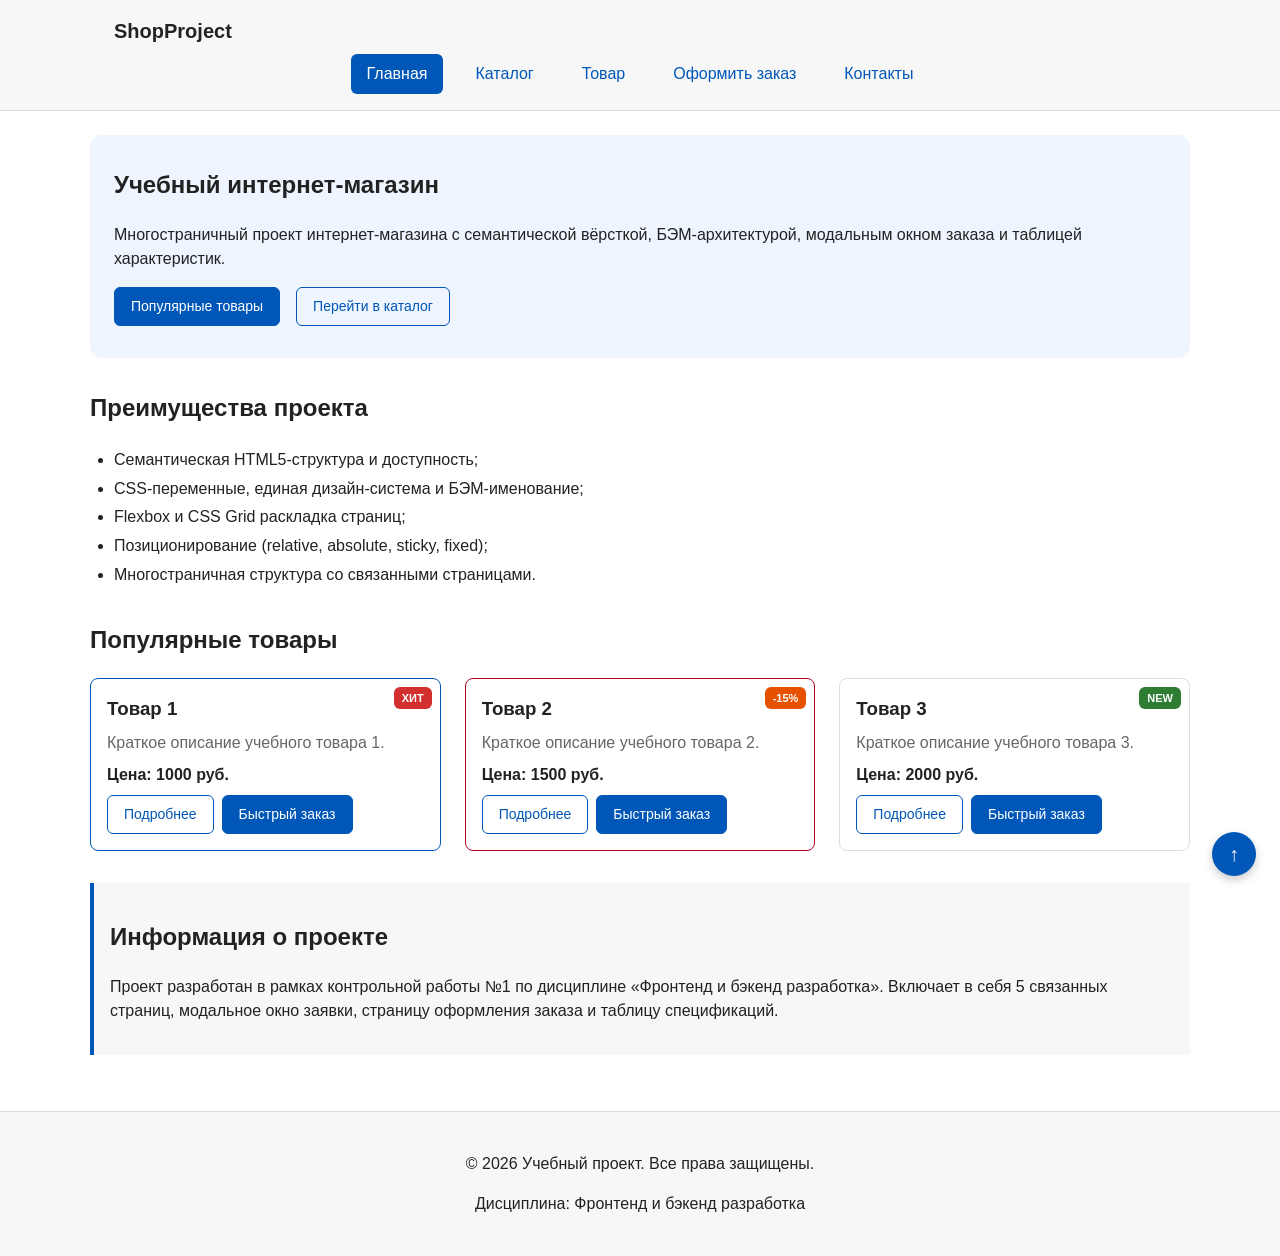
==== commit 732133ff: "feat: complete KR1 requirements with all 5 pages, table, positioning and BEM" ====
--- a/index.html
+++ b/index.html
@@ -4,41 +4,28 @@
 <head>
     <meta charset="UTF-8">
     <meta name="viewport" content="width=device-width, initial-scale=1.0">
-    <meta name="description" content="Учебный frontend-проект интернет-магазина.">
+    <meta name="description" content="Главная страница учебного интернет-магазина.">
     <meta property="og:type" content="website">
     <meta property="og:title" content="Учебный интернет-магазин">
     <meta property="og:description" content="Учебный frontend-проект интернет-магазина.">
-    <meta property="og:image" content="https://username.github.io/kr1-html-css-shop/images/preview.png">
-    <title>Учебный интернет-магазин</title>
+    <meta property="og:image" content="https://0xhori.github.io/kr1-html-css-shop/images/preview.png">
+    <title>Главная — Учебный интернет-магазин</title>
     <link rel="stylesheet" href="css/style.css">
     <script src="js/main.js" defer></script>
 </head>
 
-<body>
+<body id="top">
     <header class="site-header">
         <div class="site-header__inner">
             <a class="site-header__logo" href="index.html">ShopProject</a>
-
             <nav class="site-nav" aria-label="Основная навигация">
                 <ul class="site-nav__list">
-                    <li class="site-nav__item">
-                        <a class="site-nav__link site-nav__link--active" href="index.html">Главная</a>
-                    </li>
-                    <li class="site-nav__item">
-                        <a class="site-nav__link" href="catalog.html">Каталог</a>
-                    </li>
-                    <li class="site-nav__item">
-                        <a class="site-nav__link" href="contacts.html">Контакты</a>
-                    </li>
-                    <li class="site-nav__item">
-                        <a class="site-nav__link" href="index.html#advantages">Преимущества</a>
-                    </li>
-                    <li class="site-nav__item">
-                        <a class="site-nav__link" href="index.html#popular">Популярные товары</a>
-                    </li>
-                    <li class="site-nav__item">
-                        <a class="site-nav__link" href="index.html#contacts">Обратная связь</a>
-                    </li>
+                    <li class="site-nav__item"><a class="site-nav__link site-nav__link--active"
+                            href="index.html">Главная</a></li>
+                    <li class="site-nav__item"><a class="site-nav__link" href="catalog.html">Каталог</a></li>
+                    <li class="site-nav__item"><a class="site-nav__link" href="product.html">Товар</a></li>
+                    <li class="site-nav__item"><a class="site-nav__link" href="order.html">Оформить заказ</a></li>
+                    <li class="site-nav__item"><a class="site-nav__link" href="contacts.html">Контакты</a></li>
                 </ul>
             </nav>
         </div>
@@ -46,65 +33,81 @@
 
     <main>
         <section class="hero">
-            <h1>Учебный интернет-магазин</h1>
-            <p>
-                Это стартовая страница учебного frontend-проекта.
-                В дальнейшем на её основе будет разработан многостраничный сайт
-                интернет-магазина или каталога услуг.
+            <h1 class="hero__title">Учебный интернет-магазин</h1>
+            <p class="hero__text">
+                Многостраничный проект интернет-магазина с семантической вёрсткой, БЭМ-архитектурой,
+                модальным окном заказа и таблицей характеристик.
             </p>
-            <a class="button button--primary" href="#popular">Перейти к товарам</a>
+            <div class="hero__actions">
+                <a class="button button--primary" href="#popular">Популярные товары</a>
+                <a class="button button--secondary" href="catalog.html">Перейти в каталог</a>
+            </div>
         </section>
 
         <section class="section" id="advantages">
             <h2>Преимущества проекта</h2>
-
             <ul class="advantages-list">
-                <li>понятная HTML-структура;</li>
-                <li>семантические блоки страницы;</li>
-                <li>подключение внешнего CSS-файла;</li>
-                <li>подготовка к разработке многостраничного сайта.</li>
+                <li>Семантическая HTML5-структура и доступность;</li>
+                <li>CSS-переменные, единая дизайн-система и БЭМ-именование;</li>
+                <li>Flexbox и CSS Grid раскладка страниц;</li>
+                <li>Позиционирование (relative, absolute, sticky, fixed);</li>
+                <li>Многостраничная структура со связанными страницами.</li>
             </ul>
         </section>
 
         <section class="section" id="popular">
             <h2>Популярные товары</h2>
-
             <div class="products-grid">
                 <article class="product-card product-card--featured">
+                    <span class="product-card__badge product-card__badge--featured">Хит</span>
                     <h3 class="product-card__title">Товар 1</h3>
-                    <p class="product-card__description">Краткое описание учебного товара.</p>
+                    <p class="product-card__description">Краткое описание учебного товара 1.</p>
                     <p class="product-card__price">Цена: 1000 руб.</p>
-                    <button class="button button--primary product-card__button" type="button" data-product="Товар 1">
-                        Заказать
-                    </button>
+                    <div class="product-card__actions">
+                        <a class="button button--secondary" href="product.html">Подробнее</a>
+                        <button class="button button--primary product-card__button" type="button"
+                            data-product="Товар 1">
+                            Быстрый заказ
+                        </button>
+                    </div>
+                </article>
+
+                <article class="product-card product-card--discount">
+                    <span class="product-card__badge product-card__badge--discount">-15%</span>
+                    <h3 class="product-card__title">Товар 2</h3>
+                    <p class="product-card__description">Краткое описание учебного товара 2.</p>
+                    <p class="product-card__price">Цена: 1500 руб.</p>
+                    <div class="product-card__actions">
+                        <a class="button button--secondary" href="product.html">Подробнее</a>
+                        <button class="button button--primary product-card__button" type="button"
+                            data-product="Товар 2">
+                            Быстрый заказ
+                        </button>
+                    </div>
                 </article>
 
                 <article class="product-card">
-                    <h3 class="product-card__title">Товар 2</h3>
-                    <p class="product-card__description">Краткое описание учебного товара.</p>
-                    <p class="product-card__price">Цена: 1500 руб.</p>
-                    <button class="button button--primary product-card__button" type="button" data-product="Товар 2">
-                        Заказать
-                    </button>
-                </article>
-
-                <article class="product-card">
+                    <span class="product-card__badge product-card__badge--new">New</span>
                     <h3 class="product-card__title">Товар 3</h3>
-                    <p class="product-card__description">Краткое описание учебного товара.</p>
+                    <p class="product-card__description">Краткое описание учебного товара 3.</p>
                     <p class="product-card__price">Цена: 2000 руб.</p>
-                    <button class="button button--primary product-card__button" type="button" data-product="Товар 3">
-                        Заказать
-                    </button>
+                    <div class="product-card__actions">
+                        <a class="button button--secondary" href="product.html">Подробнее</a>
+                        <button class="button button--primary product-card__button" type="button"
+                            data-product="Товар 3">
+                            Быстрый заказ
+                        </button>
+                    </div>
                 </article>
             </div>
         </section>
 
         <aside class="aside-info">
-            <h2>Информация для студентов</h2>
+            <h2>Информация о проекте</h2>
             <p>
-                На следующих практических занятиях этот проект будет расширяться:
-                появятся формы, модальное окно, дополнительные страницы, Flex/Grid,
-                БЭМ-структура и адаптивная версия сайта.
+                Проект разработан в рамках контрольной работы №1 по дисциплине «Фронтенд и бэкенд разработка».
+                Включает в себя 5 связанных страниц, модальное окно заявки, страницу оформления заказа и таблицу
+                спецификаций.
             </p>
         </aside>
     </main>
@@ -115,28 +118,27 @@
     </footer>
 
     <dialog class="order-dialog" id="order-dialog" aria-labelledby="order-dialog-title">
-        <h2 class="order-dialog__title" id="order-dialog-title">Оформление заявки</h2>
-
+        <h2 class="order-dialog__title" id="order-dialog-title">Быстрое оформление заявки</h2>
         <form class="order-form" id="order-form" action="#" method="post" novalidate>
             <input id="selected-product" name="selected-product" type="hidden">
 
             <div class="order-form__field">
                 <label class="order-form__label" for="order-name">Имя</label>
-                <input class="order-form__input" id="order-name" name="name" type="text" placeholder="Введите ваше имя" minlength="2"
-                    autocomplete="given-name" required>
+                <input class="order-form__input" id="order-name" name="name" type="text" placeholder="Введите ваше имя"
+                    minlength="2" autocomplete="given-name" required>
             </div>
 
             <div class="order-form__field">
                 <label class="order-form__label" for="order-email">E-mail</label>
-                <input class="order-form__input" id="order-email" name="email" type="email" placeholder="example@mail.ru" autocomplete="email"
-                    required>
+                <input class="order-form__input" id="order-email" name="email" type="email"
+                    placeholder="example@mail.ru" autocomplete="email" required>
             </div>
 
             <div class="order-form__field">
                 <label class="order-form__label" for="order-phone">Телефон</label>
-                <input class="order-form__input" id="order-phone" name="phone" type="tel" inputmode="tel" placeholder="+7 (900) 000-00-00"
-                    pattern="^\+7 \(\d{3}\) \d{3}-\d{2}-\d{2}$" required>
-                <small class="order-form__hint">Формат: +7 (900) 000-00-00</small>
+                <input class="order-form__input" id="order-phone" name="phone" type="tel" inputmode="tel"
+                    placeholder="+7 (900) 000-00-00" pattern="^\+7 \(\d{3}\) \d{3}-\d{2}-\d{2}$" required>
+                <small class="order-form__help">Формат: +7 (900) 000-00-00</small>
             </div>
 
             <div class="order-form__field">
@@ -156,14 +158,14 @@
 
             <div class="order-form__field">
                 <label class="order-form__label" for="order-comment">Комментарий</label>
-                <textarea class="order-form__textarea" id="order-comment" name="comment" rows="4"
+                <textarea class="order-form__textarea" id="order-comment" name="comment" rows="3"
                     placeholder="Укажите дополнительную информацию"></textarea>
             </div>
 
             <div class="order-form__field order-form__field--checkbox">
-                <label class="order-form__label">
+                <label class="order-form__checkbox-label">
                     <input class="order-form__checkbox" id="order-agreement" name="agreement" type="checkbox" required>
-                    Я согласен на обработку данных
+                    Я согласен на обработку персональных данных
                 </label>
             </div>
 
@@ -178,6 +180,7 @@
         Форма успешно отправлена!
     </p>
 
+    <a class="scroll-top-button" href="#top" aria-label="Вернуться наверх страницы">&#8593;</a>
 </body>
 
 </html>
--- a/css/style.css
+++ b/css/style.css
@@ -1,424 +1,632 @@
 /* ===============================
-
-Переменные проекта
-=============================== */
+   1. Переменные проекта
+   =============================== */
 
 :root {
-/* Основные цвета проекта */
---color-bg: #ffffff;
---color-text: #222222;
---color-muted: #666666;
---color-primary: #0057b8;
---color-primary-dark: #003f86;
---color-border: #dddddd;
---color-surface: #f7f7f7;
---color-surface-accent: #eef5ff;
---color-danger: #b00020;
---color-success: #168a2f;
---color-success-bg: #eefaf0;
---color-white: #ffffff;
-
-/* Отступы */
---space-xs: 4px;
---space-sm: 8px;
---space-md: 16px;
---space-lg: 24px;
---space-xl: 32px;
-
-/* Скругления */
---radius-sm: 6px;
---radius-md: 8px;
---radius-lg: 12px;
-
-/* Размеры */
---container-width: 1100px;
-
-
-}
-
-/* ===============================
-2. Базовые стили
-=============================== */
-
-{
-box-sizing: border-box;
+  /* Основные цвета */
+  --color-bg: #ffffff;
+  --color-text: #222222;
+  --color-muted: #666666;
+  --color-primary: #0057b8;
+  --color-primary-dark: #003f86;
+  --color-border: #dddddd;
+  --color-surface: #f7f7f7;
+  --color-surface-accent: #eef5ff;
+  --color-danger: #b00020;
+  --color-success: #168a2f;
+  --color-success-bg: #eefaf0;
+  --color-white: #ffffff;
+
+  /* Бейджи */
+  --color-badge-hit: #d32f2f;
+  --color-badge-discount: #e65100;
+  --color-badge-new: #2e7d32;
+
+  /* Отступы */
+  --space-xs: 4px;
+  --space-sm: 8px;
+  --space-md: 16px;
+  --space-lg: 24px;
+  --space-xl: 32px;
+
+  /* Скругления */
+  --radius-sm: 6px;
+  --radius-md: 8px;
+  --radius-lg: 12px;
+
+  /* Размеры */
+  --container-width: 1100px;
+}
+
+/* ===============================
+   2. Базовые стили
+   =============================== */
+
+* {
+  box-sizing: border-box;
 }
 
 html {
-scroll-behavior: smooth;
+  scroll-behavior: smooth;
 }
 
 body {
-margin: 0;
-font-family: Arial, sans-serif;
-line-height: 1.5;
-color: var(--color-text);
-background-color: var(--color-bg);
+  margin: 0;
+  font-family: Arial, sans-serif;
+  line-height: 1.5;
+  color: var(--color-text);
+  background-color: var(--color-bg);
 }
 
 main {
-padding: var(--space-lg);
+  padding: var(--space-lg);
 }
 
 :target {
-outline: 2px dashed var(--color-primary);
-outline-offset: 4px;
-}
-
-/* ===============================
-3. Общие элементы интерфейса
-=============================== */
+  outline: 2px dashed var(--color-primary);
+  outline-offset: 4px;
+}
+
+/* ===============================
+   3. Общие элементы интерфейса и кнопки
+   =============================== */
 
 a {
-color: var(--color-primary);
+  color: var(--color-primary);
 }
 
 a:hover {
-color: var(--color-primary-dark);
+  color: var(--color-primary-dark);
 }
 
 a:focus-visible {
-outline: 2px solid var(--color-primary);
-outline-offset: 3px;
-}
-
-/* Блок button */
+  outline: 2px solid var(--color-primary);
+  outline-offset: 3px;
+}
+
 .button {
-display: inline-block;
-padding: var(--space-sm) var(--space-md);
-font: inherit;
-text-decoration: none;
-border: none;
-border-radius: var(--radius-sm);
-cursor: pointer;
+  display: inline-block;
+  padding: var(--space-sm) var(--space-md);
+  border: 1px solid transparent;
+  border-radius: var(--radius-sm);
+  font: inherit;
+  font-size: 14px;
+  text-decoration: none;
+  cursor: pointer;
+  text-align: center;
 }
 
 .button--primary {
-color: var(--color-white);
-background-color: var(--color-primary);
+  color: var(--color-white);
+  background-color: var(--color-primary);
+  border-color: var(--color-primary);
 }
 
 .button--primary:hover {
-background-color: var(--color-primary-dark);
+  background-color: var(--color-primary-dark);
+  border-color: var(--color-primary-dark);
+  color: var(--color-white);
 }
 
 .button--secondary {
-color: var(--color-primary);
-background-color: transparent;
-border: 1px solid var(--color-primary);
+  color: var(--color-primary);
+  background-color: transparent;
+  border-color: var(--color-primary);
 }
 
 .button--secondary:hover {
-color: var(--color-white);
-background-color: var(--color-primary);
+  color: var(--color-white);
+  background-color: var(--color-primary);
 }
 
 .button:focus-visible {
-outline: 2px solid var(--color-primary);
-outline-offset: 3px;
+  outline: 2px solid var(--color-primary);
+  outline-offset: 3px;
 }
 
 .button:disabled,
 .button--disabled {
-opacity: 0.6;
-cursor: not-allowed;
-}
-
-/* ===============================
-4. Компоненты страницы
-=============================== */
-
-/* Шапка сайта */
+  opacity: 0.6;
+  cursor: not-allowed;
+}
+
+/* ===============================
+   4. Шапка, навигация и подвал (Sticky)
+   =============================== */
+
+/* Демонстрация position: sticky */
 .site-header {
-background-color: var(--color-surface);
+  position: sticky;
+  top: 0;
+  z-index: 100;
+  background-color: var(--color-surface);
+  border-bottom: 1px solid var(--color-border);
 }
 
 .site-header__inner {
-max-width: var(--container-width);
-margin: 0 auto;
-padding: var(--space-lg);
+  max-width: var(--container-width);
+  margin: 0 auto;
+  padding: var(--space-md) var(--space-lg);
 }
 
 .site-header__logo {
-font-weight: 700;
-color: var(--color-text);
-text-decoration: none;
-}
-
-/* Блок навигации */
+  font-weight: 700;
+  font-size: 20px;
+  color: var(--color-text);
+  text-decoration: none;
+}
+
 .site-nav__list {
-display: flex;
-flex-wrap: wrap;
-justify-content: center;
-align-items: center;
-gap: var(--space-md);
-padding: 0;
-margin: var(--space-md) 0 0;
-list-style: none;
-}
-
-.site-nav__item {
-margin-bottom: var(--space-sm);
+  display: flex;
+  flex-wrap: wrap;
+  justify-content: center;
+  align-items: center;
+  gap: var(--space-md);
+  padding: 0;
+  margin: var(--space-sm) 0 0;
+  list-style: none;
 }
 
 .site-nav__link {
-display: inline-block;
-padding: var(--space-sm) var(--space-md);
-color: var(--color-primary);
-text-decoration: none;
-border-radius: var(--radius-sm);
+  display: inline-block;
+  padding: var(--space-sm) var(--space-md);
+  color: var(--color-primary);
+  text-decoration: none;
+  border-radius: var(--radius-sm);
 }
 
 .site-nav__link:hover {
-color: var(--color-white);
-background-color: var(--color-primary);
+  color: var(--color-white);
+  background-color: var(--color-primary);
 }
 
 .site-nav__link:focus-visible {
-outline: 2px solid var(--color-primary);
-outline-offset: 3px;
+  outline: 2px solid var(--color-primary);
+  outline-offset: 3px;
 }
 
 .site-nav__link--active {
-color: var(--color-white);
-background-color: var(--color-primary);
-}
-
-/* Хлебные крошки */
+  color: var(--color-white);
+  background-color: var(--color-primary);
+}
+
+.site-footer {
+  padding: var(--space-lg);
+  background-color: var(--color-surface);
+  border-top: 1px solid var(--color-border);
+  text-align: center;
+}
+
+/* ===============================
+   5. Компоненты страниц: Hero, Секции, Крошки
+   =============================== */
+
 .breadcrumbs {
-max-width: var(--container-width);
-margin: 0 auto var(--space-md);
-font-size: 14px;
-color: var(--color-muted);
+  max-width: var(--container-width);
+  margin: 0 auto var(--space-md);
+  font-size: 14px;
+  color: var(--color-muted);
 }
 
 .breadcrumbs__link {
-color: var(--color-primary);
-}
-
-.breadcrumbs__current::before {
-content: " / ";
-color: var(--color-muted);
-}
-
-/* Hero-блок */
+  color: var(--color-primary);
+  text-decoration: none;
+}
+
+.breadcrumbs__link:hover {
+  text-decoration: underline;
+}
+
+.breadcrumbs__link::after {
+  content: " / ";
+  color: var(--color-muted);
+}
+
+.breadcrumbs__current {
+  color: var(--color-muted);
+}
+
 .hero {
-max-width: var(--container-width);
-margin: 0 auto var(--space-xl);
-padding: var(--space-xl) var(--space-lg);
-background-color: var(--color-surface-accent);
-border-radius: var(--radius-lg);
-}
-
-/* Секции */
+  max-width: var(--container-width);
+  margin: 0 auto var(--space-xl);
+  padding: var(--space-xl) var(--space-lg);
+  background-color: var(--color-surface-accent);
+  border-radius: var(--radius-lg);
+}
+
+.hero__title {
+  margin-top: 0;
+}
+
+.hero__actions {
+  display: flex;
+  gap: var(--space-md);
+  margin-top: var(--space-md);
+}
+
 .section {
-max-width: var(--container-width);
-margin: 0 auto var(--space-xl);
+  max-width: var(--container-width);
+  margin: 0 auto var(--space-xl);
 }
 
 .section h2 {
-margin-top: 0;
-}
-
-/* Сетка карточек товаров */
+  margin-top: 0;
+}
+
+.advantages-list {
+  padding-left: var(--space-lg);
+  line-height: 1.8;
+}
+
+.aside-info {
+  max-width: var(--container-width);
+  margin: 0 auto var(--space-xl);
+  padding: var(--space-md);
+  border-left: 4px solid var(--color-primary);
+  background-color: var(--color-surface);
+}
+
+/* ===============================
+   6. Карточки товаров и сетка (Relative / Absolute)
+   =============================== */
+
 .products-grid {
-display: grid;
-grid-template-columns: repeat(3, 1fr);
-gap: var(--space-lg);
-}
-
-/* Карточка товара */
+  display: grid;
+  grid-template-columns: repeat(3, 1fr);
+  gap: var(--space-lg);
+}
+
+/* Карточка выступает контейнером для абсолютного бейджа */
 .product-card {
-display: flex;
-flex-direction: column;
-gap: var(--space-sm);
-margin-bottom: 0;
-padding: var(--space-md);
-border: 1px solid var(--color-border);
-border-radius: var(--radius-md);
-background-color: var(--color-bg);
+  position: relative;
+  display: flex;
+  flex-direction: column;
+  gap: var(--space-sm);
+  padding: var(--space-md);
+  border: 1px solid var(--color-border);
+  border-radius: var(--radius-md);
+  background-color: var(--color-bg);
 }
 
 .product-card:hover {
-border-color: var(--color-primary);
+  border-color: var(--color-primary);
 }
 
 .product-card--featured {
-border-color: var(--color-primary);
+  border-color: var(--color-primary);
 }
 
 .product-card--discount {
-border-color: var(--color-danger);
+  border-color: var(--color-danger);
+}
+
+/* Демонстрация position: absolute */
+.product-card__badge {
+  position: absolute;
+  top: var(--space-sm);
+  right: var(--space-sm);
+  padding: 3px 8px;
+  font-size: 11px;
+  font-weight: 700;
+  text-transform: uppercase;
+  color: var(--color-white);
+  border-radius: var(--radius-sm);
+}
+
+.product-card__badge--featured {
+  background-color: var(--color-badge-hit);
+}
+
+.product-card__badge--discount {
+  background-color: var(--color-badge-discount);
+}
+
+.product-card__badge--new {
+  background-color: var(--color-badge-new);
 }
 
 .product-card__title {
-margin: 0;
-color: var(--color-text);
+  margin: 0;
+  padding-right: 48px;
+  /* отступ под абсолютный бейдж */
 }
 
 .product-card__description {
-margin: 0;
-color: var(--color-muted);
+  margin: 0;
+  color: var(--color-muted);
 }
 
 .product-card__price {
-margin: 0;
-font-weight: 700;
-}
-
-.product-card--discount .product-card__price {
-color: var(--color-danger);
-}
-
-.product-card__button {
-margin-top: auto;
-align-self: flex-start;
-}
-
-/* Информационный блок */
-.aside-info {
-max-width: var(--container-width);
-margin: 0 auto var(--space-xl);
-padding: var(--space-md);
-border-left: 4px solid var(--color-primary);
-background-color: var(--color-surface);
-}
-
-/* Макет страницы каталога */
+  margin: 0;
+  font-weight: 700;
+}
+
+.product-card__actions {
+  display: flex;
+  gap: var(--space-sm);
+  margin-top: auto;
+}
+
+/* ===============================
+   7. Каталог: Сетка и фильтры (Sticky)
+   =============================== */
+
 .catalog-layout {
-max-width: var(--container-width);
-margin: 0 auto var(--space-xl);
-display: grid;
-grid-template-columns: 260px 1fr;
-grid-template-areas: "filters products";
-gap: var(--space-lg);
-}
-
+  max-width: var(--container-width);
+  margin: 0 auto var(--space-xl);
+  display: grid;
+  grid-template-columns: 260px 1fr;
+  grid-template-areas: "filters products";
+  gap: var(--space-lg);
+}
+
+/* Демонстрация position: sticky для сайдбара */
 .catalog-filters {
-grid-area: filters;
-padding: var(--space-md);
-border: 1px solid var(--color-border);
-border-radius: var(--radius-md);
-background-color: var(--color-surface);
+  grid-area: filters;
+  position: sticky;
+  top: 90px;
+  align-self: start;
+  padding: var(--space-md);
+  border: 1px solid var(--color-border);
+  border-radius: var(--radius-md);
+  background-color: var(--color-surface);
+}
+
+.catalog-filters__title {
+  margin-top: 0;
 }
 
 .catalog-products {
-grid-area: products;
-}
-
-/* Фильтры каталога */
+  grid-area: products;
+}
+
 .filters-form {
-display: grid;
-gap: var(--space-md);
+  display: grid;
+  gap: var(--space-md);
 }
 
 .filters-form__group {
-margin: 0;
-padding: var(--space-md);
-border: 1px solid var(--color-border);
-border-radius: var(--radius-sm);
+  margin: 0;
+  padding: var(--space-md);
+  border: 1px solid var(--color-border);
+  border-radius: var(--radius-sm);
 }
 
 .filters-form__legend {
-font-weight: 700;
+  font-weight: 700;
 }
 
 .filters-form__label {
-display: block;
-margin-bottom: var(--space-sm);
+  display: block;
+  margin-bottom: var(--space-sm);
 }
 
 .filters-form__input {
-width: 100%;
-padding: 8px 10px;
-border: 1px solid var(--color-border);
-border-radius: var(--radius-sm);
-font: inherit;
-}
-
-/* Подвал */
-.site-footer {
-padding: var(--space-lg);
-background-color: var(--color-surface);
-}
-
-/* ===============================
-5. Форма и модальное окно
-=============================== */
+  width: 100%;
+  padding: 8px 10px;
+  border: 1px solid var(--color-border);
+  border-radius: var(--radius-sm);
+  font: inherit;
+}
+
+/* ===============================
+   8. Страница товара (product.html) и Таблица
+   =============================== */
+
+.product-details__grid {
+  display: grid;
+  grid-template-columns: 1fr 1fr;
+  gap: var(--space-xl);
+  margin-bottom: var(--space-xl);
+}
+
+.product-details__image-wrapper {
+  position: relative;
+  min-height: 260px;
+  border: 1px solid var(--color-border);
+  border-radius: var(--radius-md);
+  background-color: var(--color-surface);
+  display: flex;
+  align-items: center;
+  justify-content: center;
+}
+
+.product-details__placeholder {
+  color: var(--color-muted);
+  font-weight: 700;
+}
+
+.product-details__title {
+  margin-top: 0;
+}
+
+.product-details__price {
+  font-size: 24px;
+  font-weight: 700;
+  color: var(--color-primary);
+}
+
+.product-details__actions {
+  display: flex;
+  gap: var(--space-md);
+  margin-top: var(--space-lg);
+}
+
+/* Семантическая таблица */
+.product-table {
+  width: 100%;
+  border-collapse: collapse;
+  margin-top: var(--space-md);
+}
+
+.product-table caption {
+  margin-bottom: var(--space-sm);
+  font-weight: 700;
+  text-align: left;
+  color: var(--color-muted);
+}
+
+.product-table th,
+.product-table td {
+  padding: 12px var(--space-md);
+  border: 1px solid var(--color-border);
+  text-align: left;
+}
+
+.product-table th {
+  background-color: var(--color-surface);
+  font-weight: 700;
+}
+
+.product-table tbody tr:nth-child(even) {
+  background-color: var(--color-surface-accent);
+}
+
+/* ===============================
+   9. Страница оформления заказа (order.html)
+   =============================== */
+
+.order-layout {
+  max-width: var(--container-width);
+  margin: 0 auto var(--space-xl);
+  display: grid;
+  grid-template-columns: 2fr 1fr;
+  gap: var(--space-xl);
+}
+
+.order-summary-card {
+  padding: var(--space-md);
+  border: 1px solid var(--color-border);
+  border-radius: var(--radius-md);
+  background-color: var(--color-surface);
+}
+
+.order-summary-card h3 {
+  margin-top: 0;
+}
+
+.order-summary-card__list {
+  padding-left: var(--space-md);
+  line-height: 1.8;
+}
+
+/* ===============================
+   10. Формы и Модальное окно (order-form, order-dialog)
+   =============================== */
 
 .order-dialog {
-width: min(100% - 32px, 560px);
-padding: var(--space-lg);
-border: none;
-border-radius: var(--radius-lg);
+  width: min(100% - 32px, 560px);
+  padding: var(--space-lg);
+  border: none;
+  border-radius: var(--radius-lg);
 }
 
 .order-dialog::backdrop {
-background-color: rgba(0, 0, 0, 0.5);
+  background-color: rgba(0, 0, 0, 0.5);
 }
 
 .order-dialog__title {
-margin-top: 0;
+  margin-top: 0;
 }
 
 .order-form__field {
-margin-bottom: var(--space-md);
+  margin-bottom: var(--space-md);
 }
 
 .order-form__label {
-display: block;
-margin-bottom: var(--space-xs);
+  display: block;
+  margin-bottom: var(--space-xs);
+  font-weight: 700;
 }
 
 .order-form__input,
 .order-form__select,
 .order-form__textarea {
-width: 100%;
-padding: 10px 12px;
-border: 1px solid var(--color-border);
-border-radius: var(--radius-sm);
-font: inherit;
+  width: 100%;
+  padding: 10px 12px;
+  border: 1px solid var(--color-border);
+  border-radius: var(--radius-sm);
+  font: inherit;
 }
 
 .order-form__checkbox {
-width: auto;
-}
-
-.order-form__hint {
-display: block;
-margin-top: var(--space-xs);
-color: var(--color-muted);
+  width: auto;
+}
+
+.order-form__checkbox-label {
+  display: flex;
+  align-items: center;
+  gap: var(--space-sm);
+  font-size: 14px;
+}
+
+.order-form__help {
+  display: block;
+  margin-top: var(--space-xs);
+  color: var(--color-muted);
 }
 
 .order-form__input:hover,
 .order-form__select:hover,
 .order-form__textarea:hover {
-border-color: var(--color-primary);
+  border-color: var(--color-primary);
 }
 
 .order-form__input:focus-visible,
 .order-form__select:focus-visible,
-.order-form__textarea:focus-visible,
-.order-form__actions button:focus-visible {
-outline: 2px solid var(--color-primary);
-outline-offset: 3px;
+.order-form__textarea:focus-visible {
+  outline: 2px solid var(--color-primary);
+  outline-offset: 3px;
 }
 
 [aria-invalid="true"] {
-border-color: var(--color-danger);
+  border-color: var(--color-danger);
 }
 
 .order-form__actions {
-display: flex;
-gap: var(--space-md);
-margin-top: var(--space-lg);
-}
-
-/* Сообщение об успешной отправке */
+  display: flex;
+  gap: var(--space-md);
+  margin-top: var(--space-lg);
+}
+
 .success-message {
-max-width: var(--container-width);
-margin: var(--space-lg) auto;
-padding: var(--space-md);
-border-left: 4px solid var(--color-success);
-background-color: var(--color-success-bg);
+  max-width: var(--container-width);
+  margin: var(--space-lg) auto;
+  padding: var(--space-md);
+  border-left: 4px solid var(--color-success);
+  background-color: var(--color-success-bg);
+}
+
+/* ===============================
+   11. Фиксированная кнопка «Наверх» (Fixed / Z-Index)
+   =============================== */
+
+/* Демонстрация position: fixed и z-index */
+.scroll-top-button {
+  position: fixed;
+  bottom: 24px;
+  right: 24px;
+  z-index: 999;
+  display: flex;
+  align-items: center;
+  justify-content: center;
+  width: 44px;
+  height: 44px;
+  background-color: var(--color-primary);
+  color: var(--color-white);
+  border-radius: 50%;
+  text-decoration: none;
+  font-size: 20px;
+  font-weight: bold;
+  box-shadow: 0 4px 10px rgba(0, 0, 0, 0.2);
+}
+
+.scroll-top-button:hover {
+  background-color: var(--color-primary-dark);
+  color: var(--color-white);
+}
+
+.scroll-top-button:focus-visible {
+  outline: 2px solid var(--color-text);
+  outline-offset: 3px;
 }
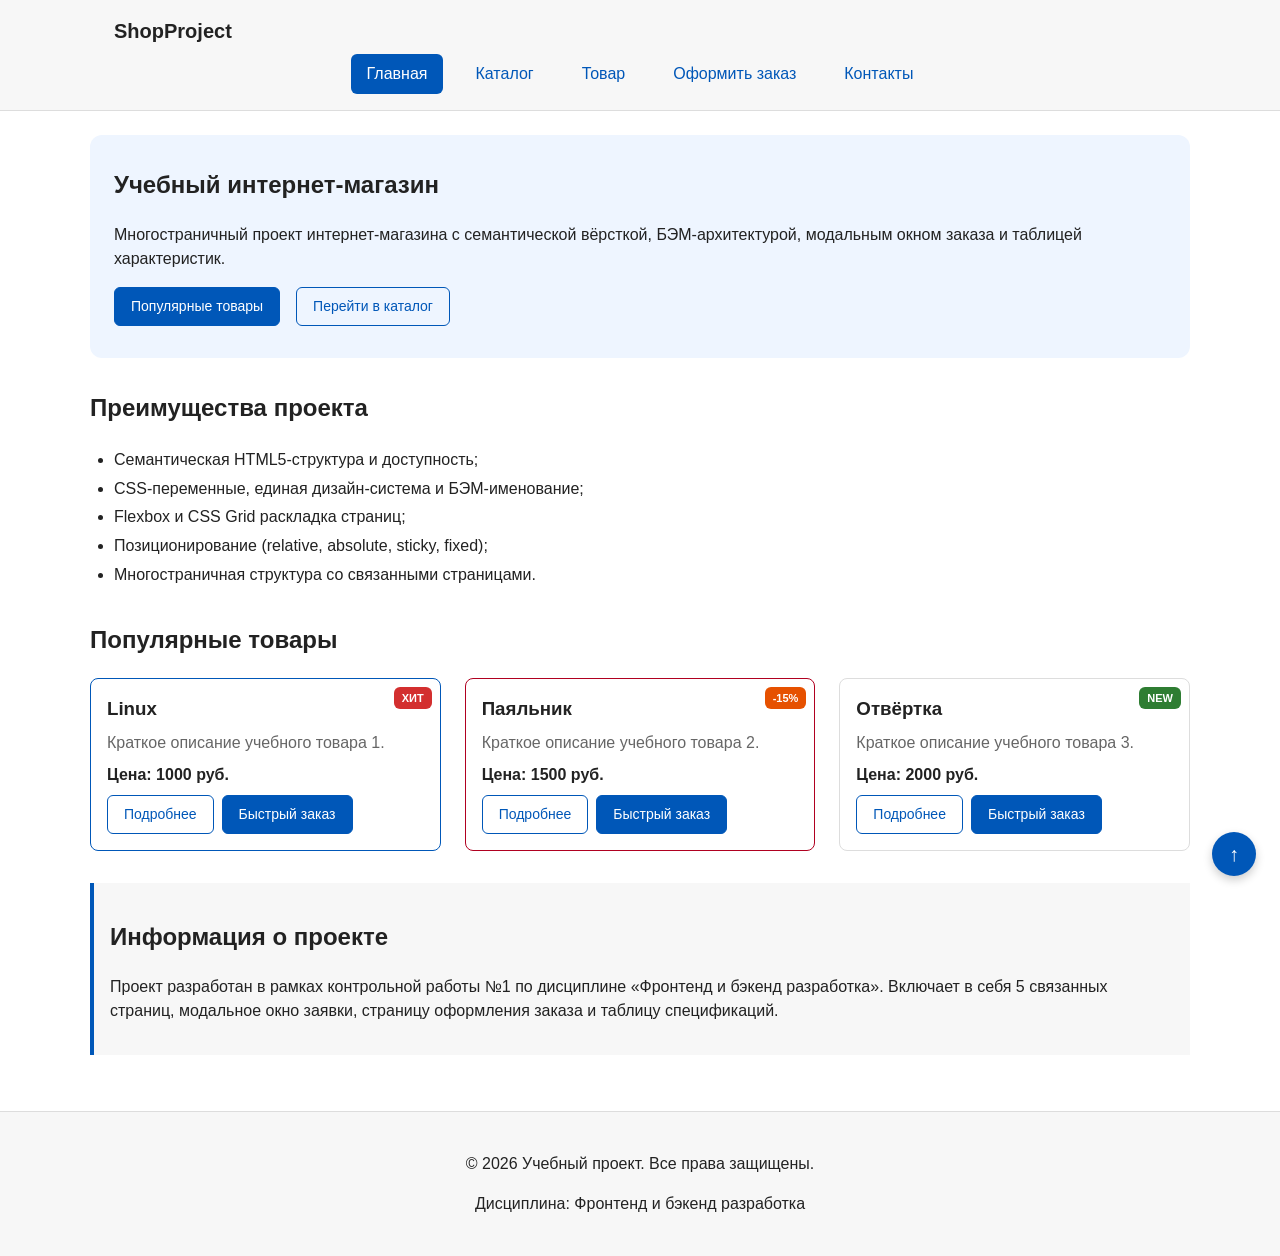
==== commit cac0cfd8: "feat: update orders" ====
--- a/index.html
+++ b/index.html
@@ -60,13 +60,13 @@
             <div class="products-grid">
                 <article class="product-card product-card--featured">
                     <span class="product-card__badge product-card__badge--featured">Хит</span>
-                    <h3 class="product-card__title">Товар 1</h3>
+                    <h3 class="product-card__title">Linux</h3>
                     <p class="product-card__description">Краткое описание учебного товара 1.</p>
                     <p class="product-card__price">Цена: 1000 руб.</p>
                     <div class="product-card__actions">
                         <a class="button button--secondary" href="product.html">Подробнее</a>
                         <button class="button button--primary product-card__button" type="button"
-                            data-product="Товар 1">
+                            data-product="Linux">
                             Быстрый заказ
                         </button>
                     </div>
@@ -74,13 +74,13 @@
 
                 <article class="product-card product-card--discount">
                     <span class="product-card__badge product-card__badge--discount">-15%</span>
-                    <h3 class="product-card__title">Товар 2</h3>
+                    <h3 class="product-card__title">Паяльник</h3>
                     <p class="product-card__description">Краткое описание учебного товара 2.</p>
                     <p class="product-card__price">Цена: 1500 руб.</p>
                     <div class="product-card__actions">
                         <a class="button button--secondary" href="product.html">Подробнее</a>
                         <button class="button button--primary product-card__button" type="button"
-                            data-product="Товар 2">
+                            data-product="Паяльник">
                             Быстрый заказ
                         </button>
                     </div>
@@ -88,13 +88,13 @@
 
                 <article class="product-card">
                     <span class="product-card__badge product-card__badge--new">New</span>
-                    <h3 class="product-card__title">Товар 3</h3>
+                    <h3 class="product-card__title">Отвёртка</h3>
                     <p class="product-card__description">Краткое описание учебного товара 3.</p>
                     <p class="product-card__price">Цена: 2000 руб.</p>
                     <div class="product-card__actions">
                         <a class="button button--secondary" href="product.html">Подробнее</a>
                         <button class="button button--primary product-card__button" type="button"
-                            data-product="Товар 3">
+                            data-product="Отвёртка">
                             Быстрый заказ
                         </button>
                     </div>
--- a/css/style.css
+++ b/css/style.css
@@ -300,7 +300,6 @@
   border-color: var(--color-danger);
 }
 
-/* Демонстрация position: absolute */
 .product-card__badge {
   position: absolute;
   top: var(--space-sm);
@@ -629,4 +628,20 @@
 .scroll-top-button:focus-visible {
   outline: 2px solid var(--color-text);
   outline-offset: 3px;
+}
+
+.product-details__placeholder {
+  width: 100%;
+  height: 100%;
+  display: flex;
+  align-items: center;
+  justify-content: center;
+}
+
+.product-details__placeholder img {
+  width: 100%;
+  height: 100%;
+  object-fit: cover; /* или contain — если нужно вписать без обрезки */
+  display: block;
+  border-radius: var(--radius-md);
 }
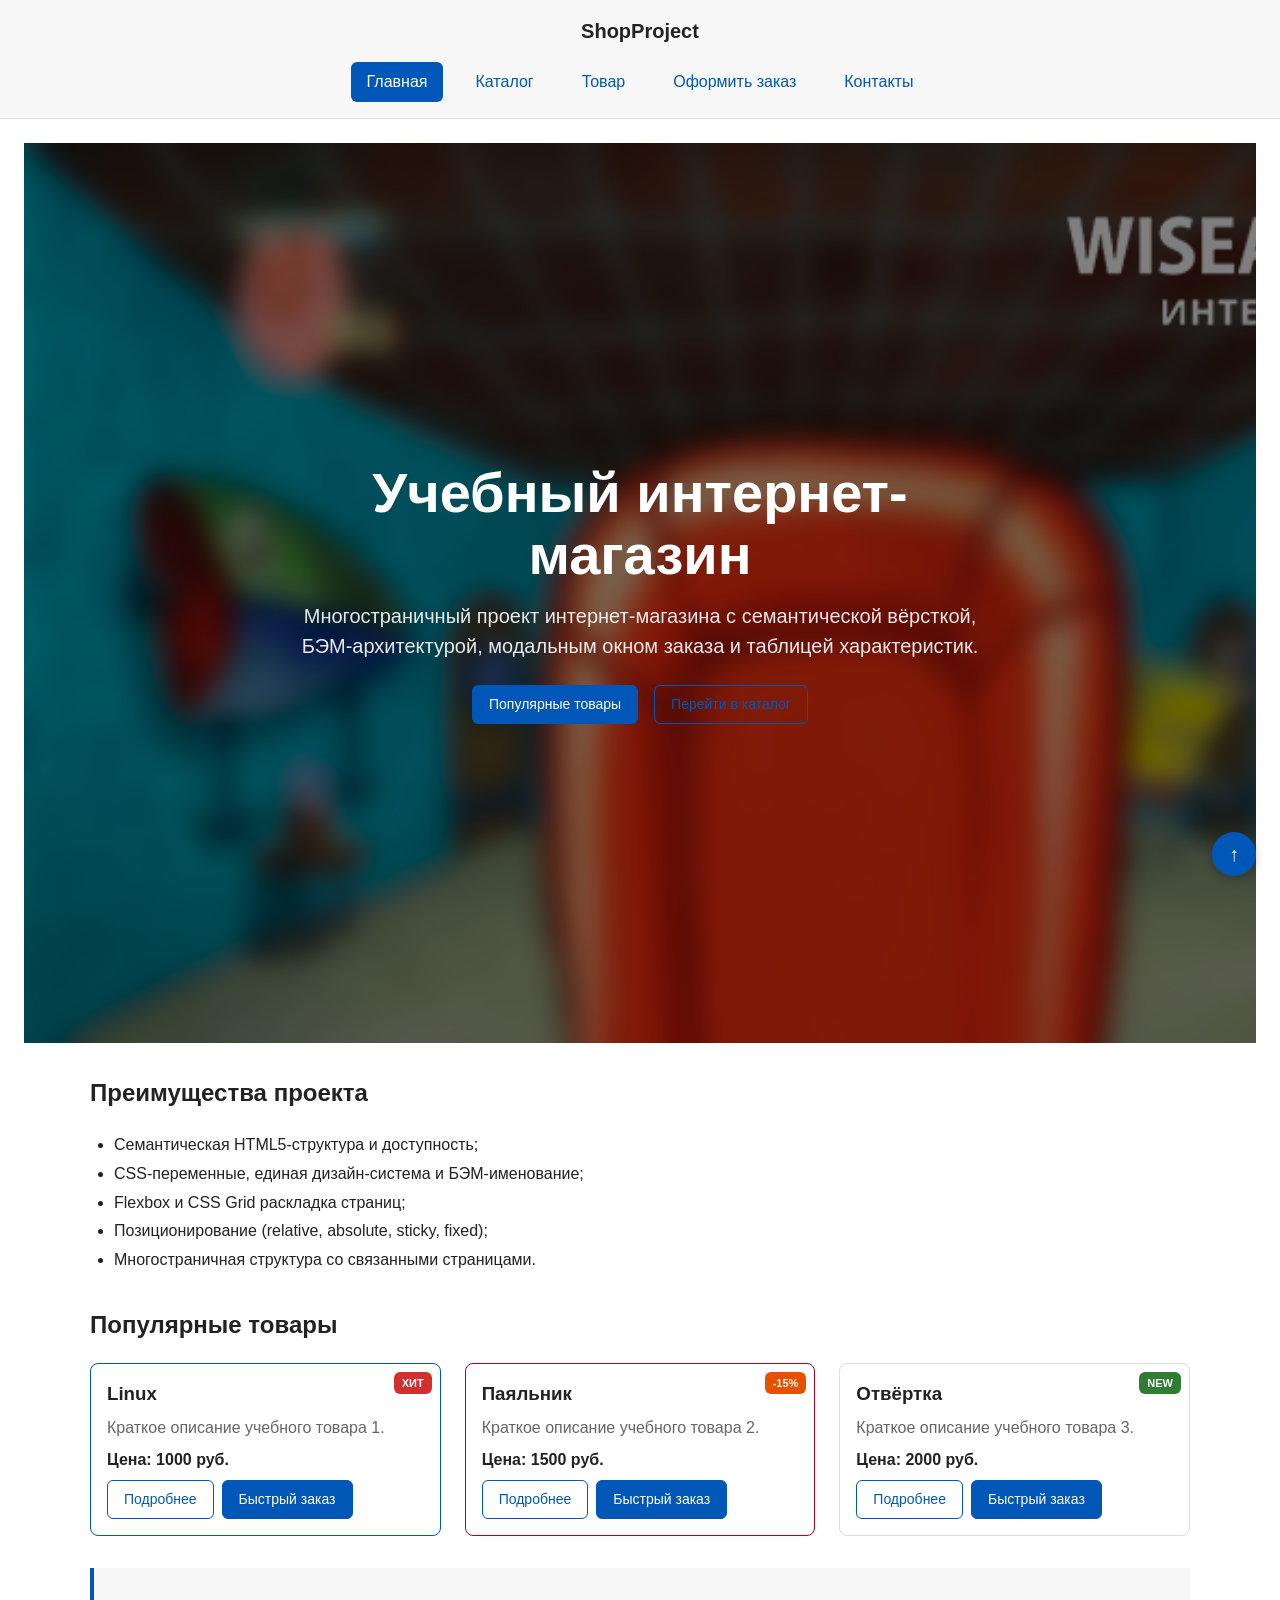
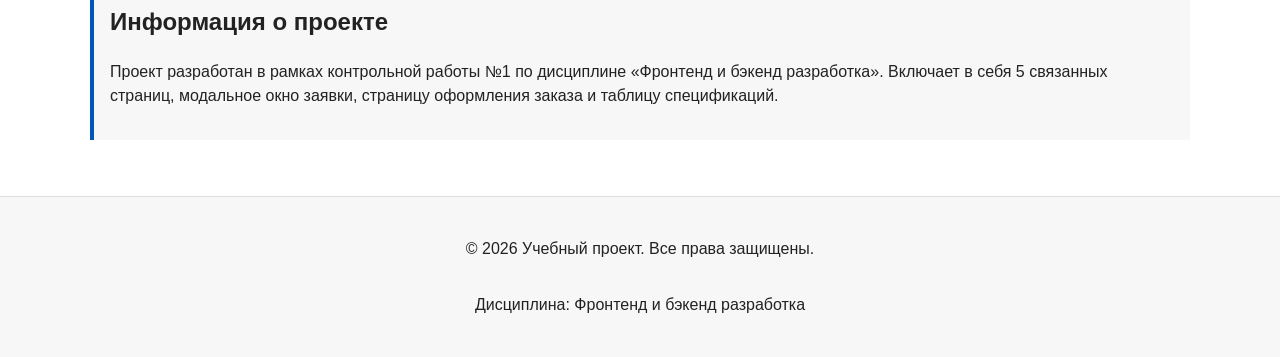
==== commit 2c566e5e: "feat: add hero" ====
--- a/index.html
+++ b/index.html
@@ -33,14 +33,17 @@
 
     <main>
         <section class="hero">
-            <h1 class="hero__title">Учебный интернет-магазин</h1>
-            <p class="hero__text">
-                Многостраничный проект интернет-магазина с семантической вёрсткой, БЭМ-архитектурой,
-                модальным окном заказа и таблицей характеристик.
-            </p>
-            <div class="hero__actions">
-                <a class="button button--primary" href="#popular">Популярные товары</a>
-                <a class="button button--secondary" href="catalog.html">Перейти в каталог</a>
+            <div class="hero__overlay"></div>
+            <div class="hero__content">
+                <h1 class="hero__title">Учебный интернет-магазин</h1>
+                <p class="hero__text">
+                    Многостраничный проект интернет-магазина с семантической вёрсткой,
+                    БЭМ-архитектурой, модальным окном заказа и таблицей характеристик.
+                </p>
+                <div class="hero__actions">
+                    <a class="button button--primary" href="#popular">Популярные товары</a>
+                    <a class="button button--secondary" href="catalog.html">Перейти в каталог</a>
+                </div>
             </div>
         </section>
 
@@ -65,8 +68,7 @@
                     <p class="product-card__price">Цена: 1000 руб.</p>
                     <div class="product-card__actions">
                         <a class="button button--secondary" href="product.html">Подробнее</a>
-                        <button class="button button--primary product-card__button" type="button"
-                            data-product="Linux">
+                        <button class="button button--primary product-card__button" type="button" data-product="Linux">
                             Быстрый заказ
                         </button>
                     </div>
--- a/css/style.css
+++ b/css/style.css
@@ -56,10 +56,14 @@
   line-height: 1.5;
   color: var(--color-text);
   background-color: var(--color-bg);
+  min-height: 100vh;
+  display: flex;
+  flex-direction: column;
 }
 
 main {
   padding: var(--space-lg);
+  flex: 1;
 }
 
 :target {
@@ -147,6 +151,10 @@
   max-width: var(--container-width);
   margin: 0 auto;
   padding: var(--space-md) var(--space-lg);
+  display: flex;
+  flex-direction: column;
+  align-items: center;
+  gap: var(--space-sm);
 }
 
 .site-header__logo {
@@ -195,6 +203,9 @@
   background-color: var(--color-surface);
   border-top: 1px solid var(--color-border);
   text-align: center;
+  flex-direction: column;
+  display: flex;
+  align-items: center;
 }
 
 /* ===============================
@@ -226,23 +237,85 @@
   color: var(--color-muted);
 }
 
-.hero {
+/* .hero {
+  background-image: url("../images/preview.png");
   max-width: var(--container-width);
   margin: 0 auto var(--space-xl);
   padding: var(--space-xl) var(--space-lg);
   background-color: var(--color-surface-accent);
   border-radius: var(--radius-lg);
+  background-size: cover;
+  max-height: 100%;
+} */
+
+
+
+
+.hero {
+  margin: 0 0 var(--space-xl);
+  position: relative;
+  width: 100%;
+  min-height: 100vh;
+  padding: 0;
+  display: flex;
+  align-items: center;
+  justify-content: center;
+  text-align: center;
+  color: var(--color-white);
+  background-image: url("../images/preview.png");
+  background-size: cover;
+}
+
+.hero__overlay {
+  position: absolute;
+  inset: 0;
+  background: rgba(0, 0, 0, 0.5);
+  z-index: 1;
+}
+
+/* контент поверх оверлея */
+.hero__content {
+  position: relative;
+  z-index: 2;
+  max-width: 760px;
+  padding: var(--space-xl) var(--space-lg);
 }
 
 .hero__title {
-  margin-top: 0;
+  margin: 0 0 var(--space-md);
+  font-size: clamp(28px, 5vw, 56px);
+  line-height: 1.1;
+}
+
+.hero__text {
+  margin: 0 0 var(--space-lg);
+  font-size: clamp(16px, 2vw, 20px);
+  opacity: 0.9;
 }
 
 .hero__actions {
   display: flex;
   gap: var(--space-md);
   margin-top: var(--space-md);
-}
+  justify-content: center;
+  flex-wrap: wrap;
+}
+
+
+
+
+
+
+
+/* .hero__title {
+  margin-top: 0;
+} */
+
+/* .hero__actions {
+  display: flex;
+  gap: var(--space-md);
+  margin-top: var(--space-md);
+} */
 
 .section {
   max-width: var(--container-width);
@@ -430,11 +503,6 @@
   justify-content: center;
 }
 
-.product-details__placeholder {
-  color: var(--color-muted);
-  font-weight: 700;
-}
-
 .product-details__title {
   margin-top: 0;
 }
